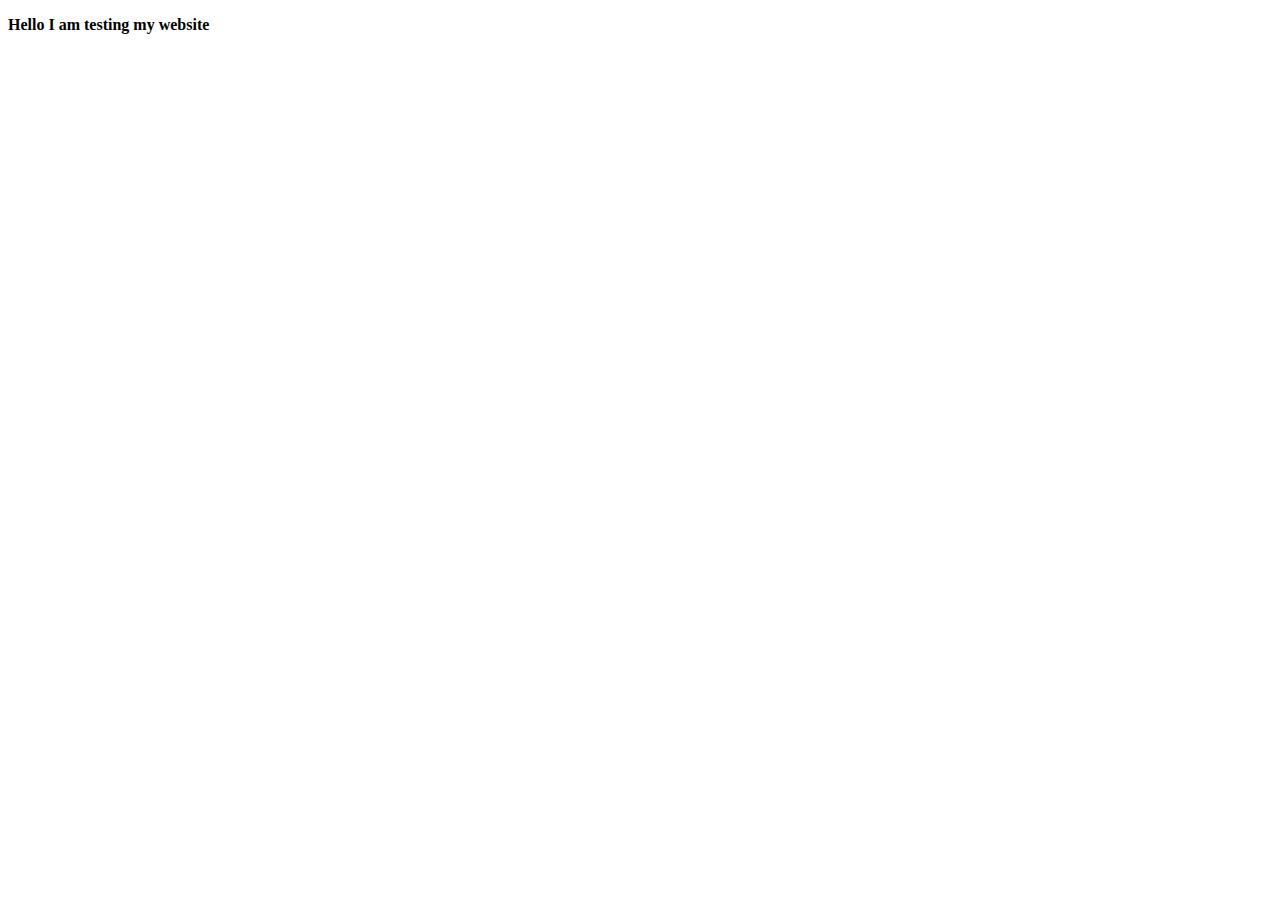
==== index.html @ 951c75a1 "Add files via upload" ====
<!DOCTYPE html>
<html lang="en">
<head>
    <meta charset="UTF-8">
    <meta name="viewport" content="width=device-width, initial-scale=1.0">
    <title>Hallee Pham</title>
</head>
<body>
    <p>
        <b>Hello I am testing my website</b>
    </p>
</body>
</html>
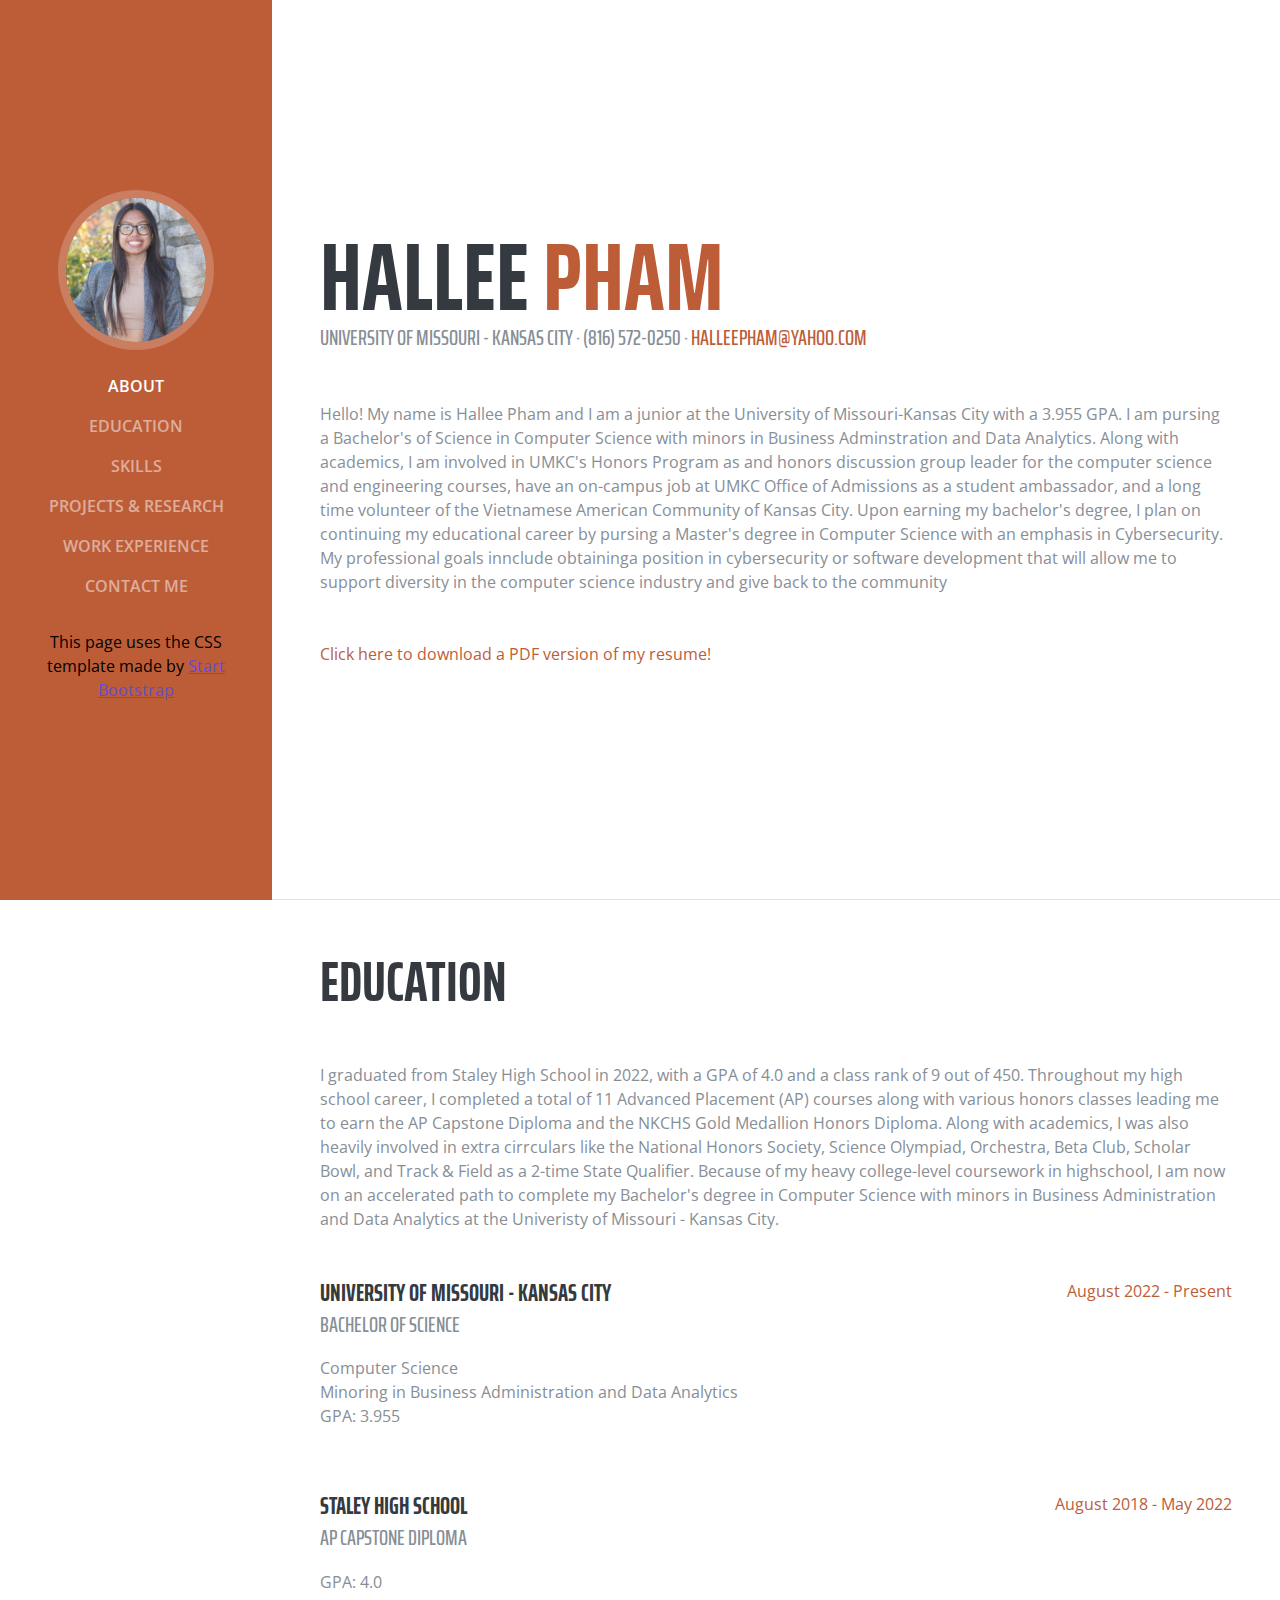
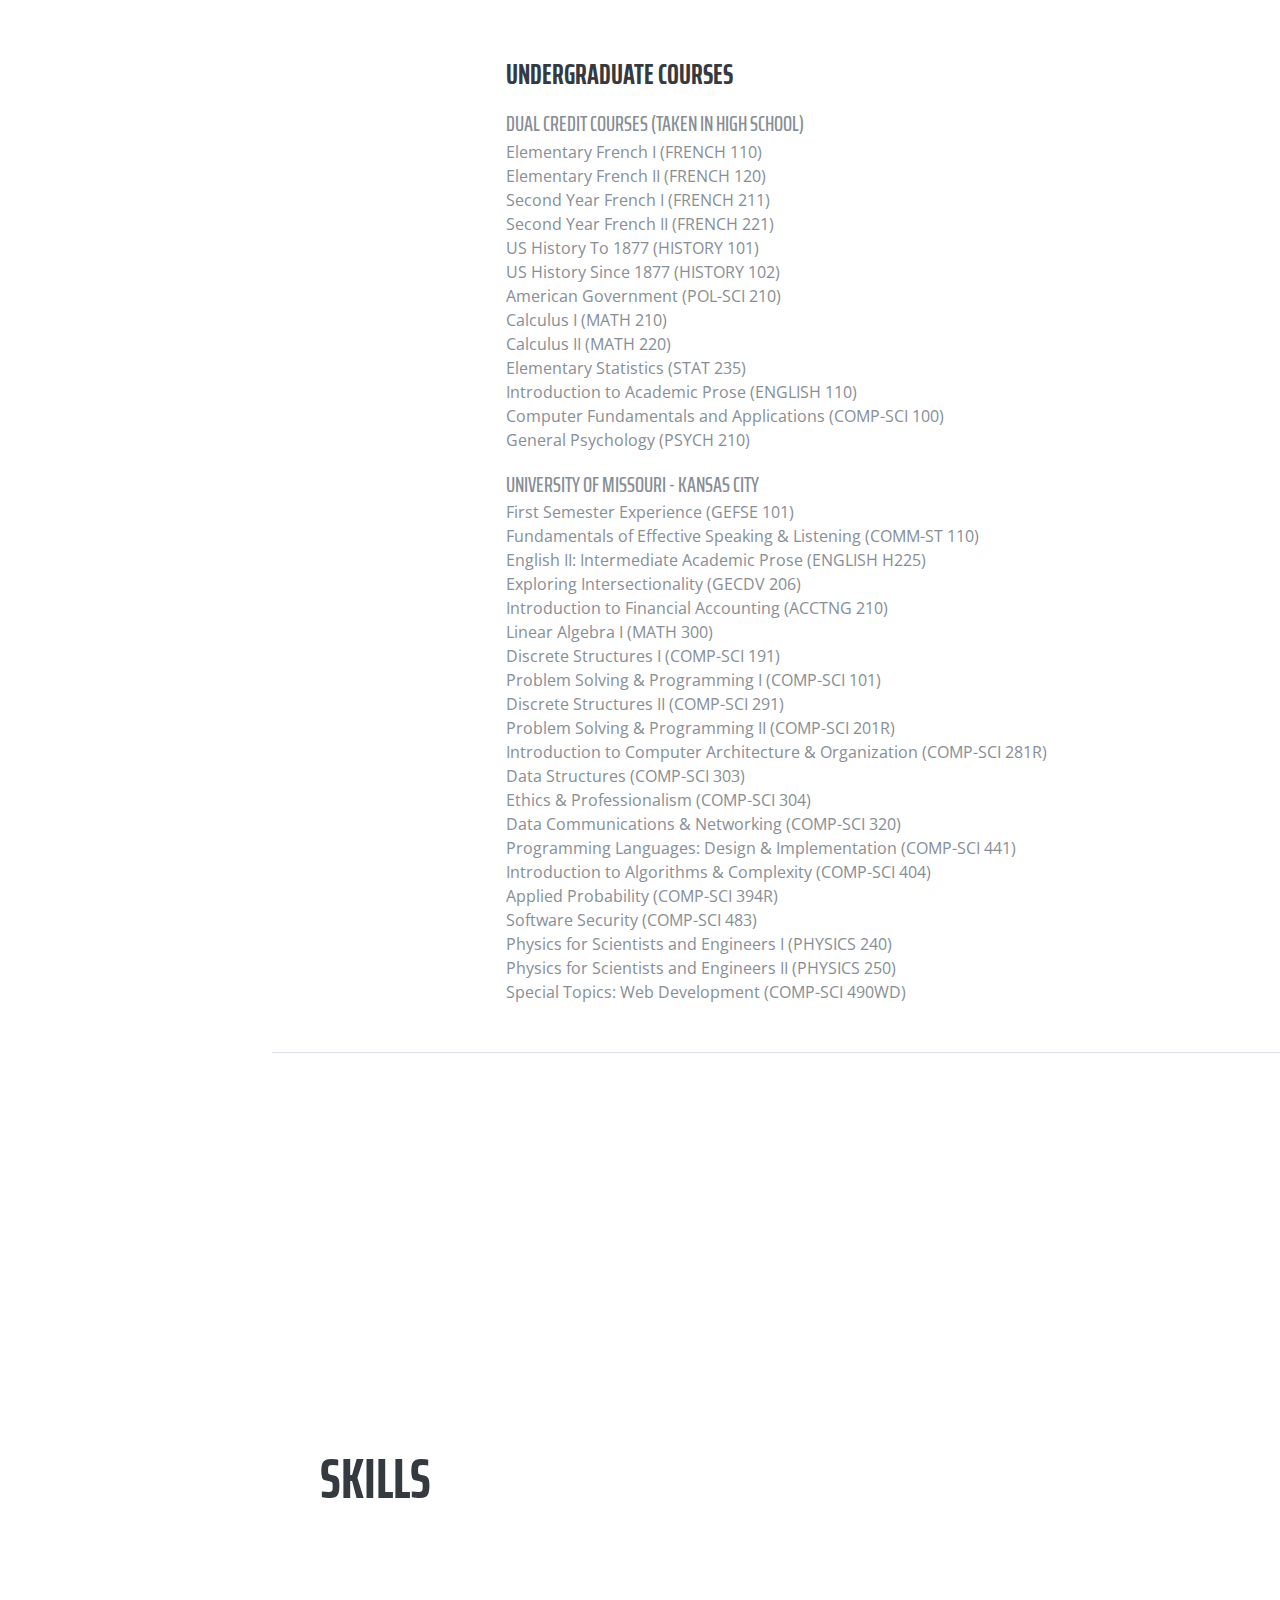
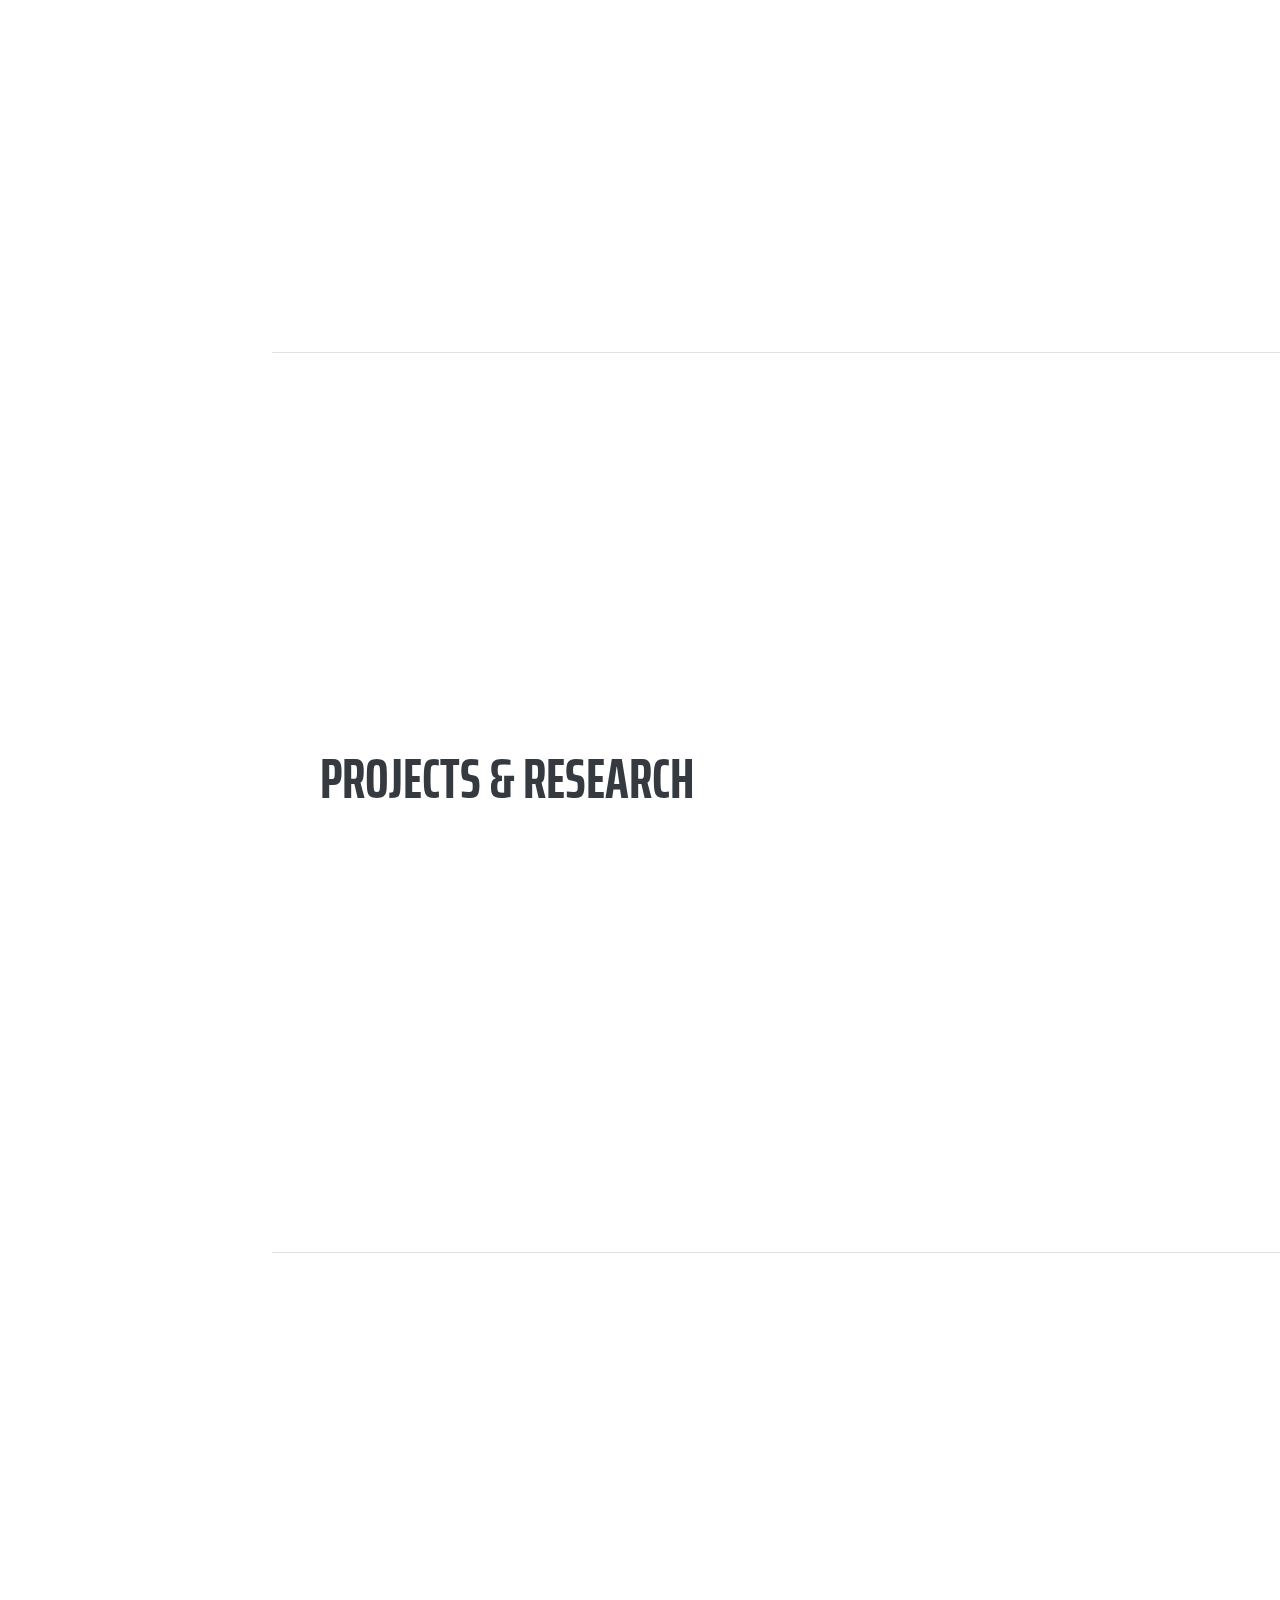
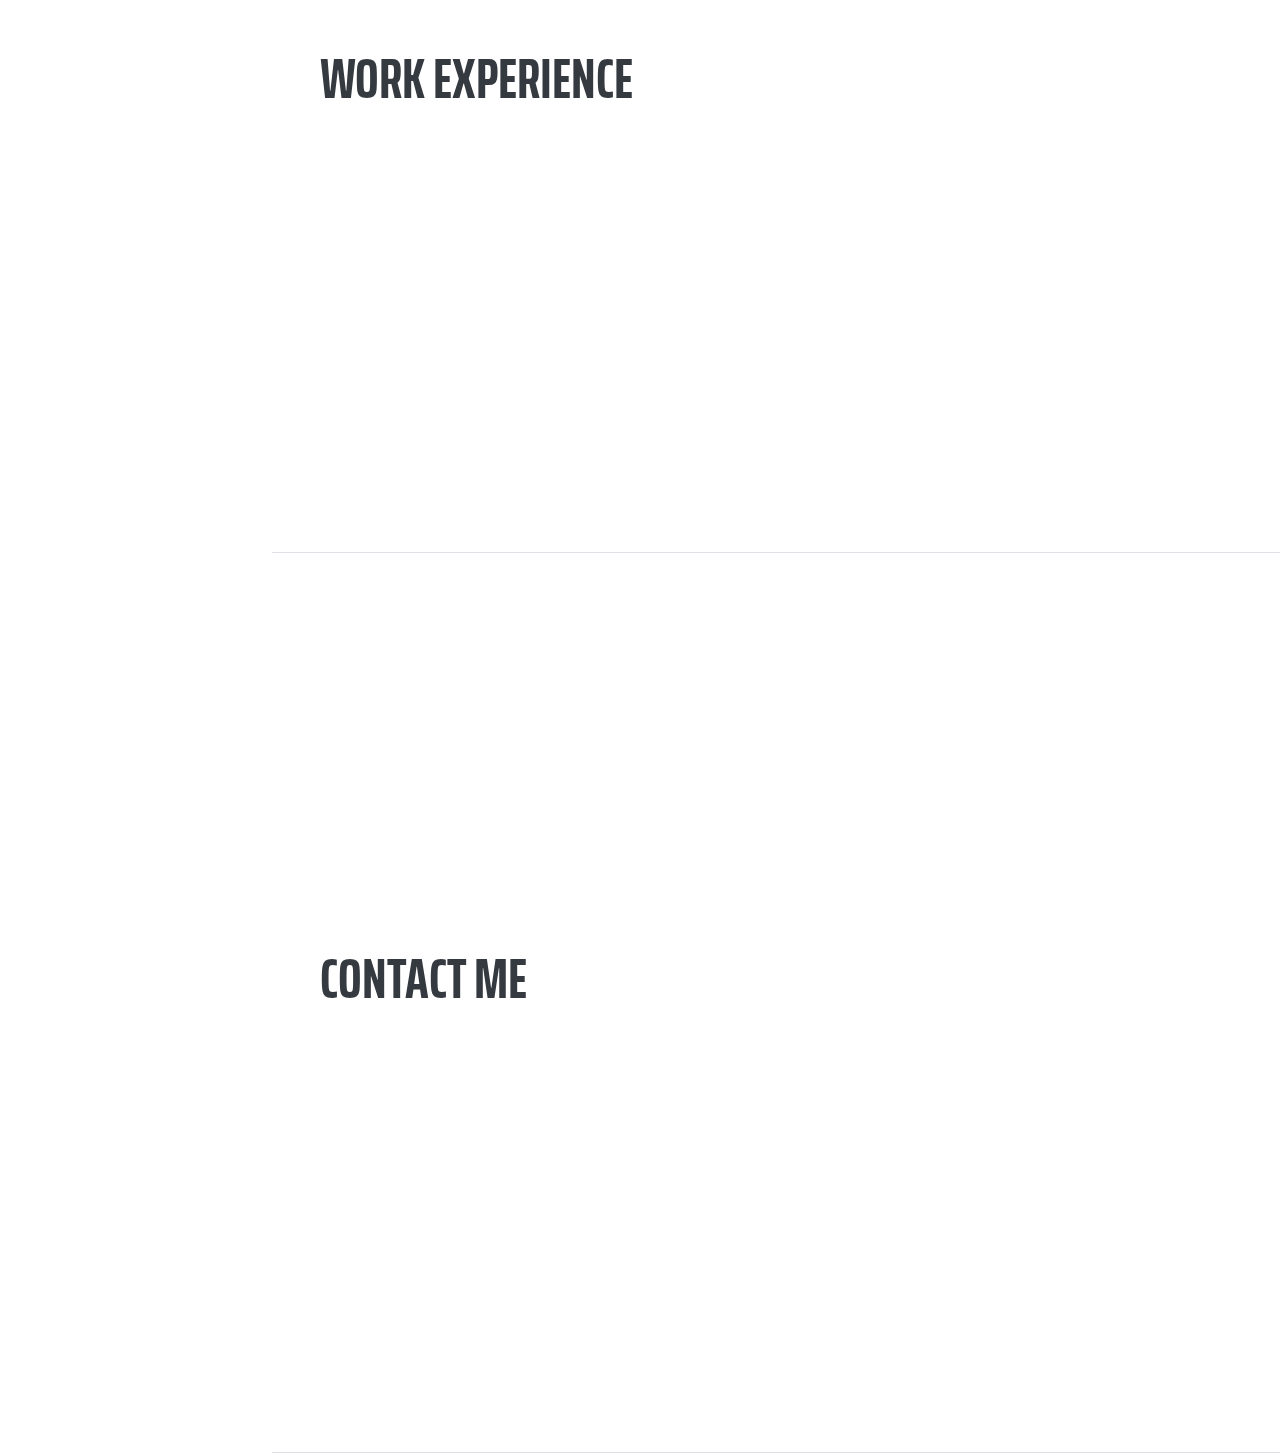
==== commit b3eecfaa: "Add files via upload" ====
--- a/index.html
+++ b/index.html
@@ -1,13 +1,374 @@
-<!DOCTYPE html>
-<html lang="en">
-<head>
-    <meta charset="UTF-8">
-    <meta name="viewport" content="width=device-width, initial-scale=1.0">
-    <title>Hallee Pham</title>
-</head>
-<body>
-    <p>
-        <b>Hello I am testing my website</b>
-    </p>
-</body>
-</html>+<!DOCTYPE html>
+<html lang="en">
+
+  <head>
+
+    <meta charset="utf-8">
+    <meta name="viewport" content="width=device-width, initial-scale=1, shrink-to-fit=no">
+    <meta name="description" content="">
+    <meta name="author" content="">
+
+    <title>Hallee Pham - Portfolio</title>
+
+    <!-- Bootstrap core CSS -->
+    <link href="vendor/bootstrap/css/bootstrap.min.css" rel="stylesheet">
+
+    <!-- Custom fonts for this template -->
+    <link href="https://fonts.googleapis.com/css?family=Saira+Extra+Condensed:100,200,300,400,500,600,700,800,900" rel="stylesheet">
+    <link href="https://fonts.googleapis.com/css?family=Open+Sans:300,300i,400,400i,600,600i,700,700i,800,800i" rel="stylesheet">
+    <link href="vendor/font-awesome/css/font-awesome.min.css" rel="stylesheet">
+    <link href="vendor/devicons/css/devicons.min.css" rel="stylesheet">
+    <link href="vendor/simple-line-icons/css/simple-line-icons.css" rel="stylesheet">
+
+    <!-- Custom styles for this template -->
+    <link href="css/resume.min.css" rel="stylesheet">
+
+  </head>
+
+  <body id="page-top">
+
+    <nav class="navbar navbar-expand-lg navbar-dark bg-primary fixed-top" id="sideNav">
+      <a class="navbar-brand js-scroll-trigger" href="#page-top">
+        <span class="d-block d-lg-none">Start Bootstrap</span>
+        <span class="d-none d-lg-block">
+          <img class="img-fluid img-profile rounded-circle mx-auto mb-2" src="img/profile.jpg" alt="">
+        </span>
+      </a>
+      <button class="navbar-toggler" type="button" data-toggle="collapse" data-target="#navbarSupportedContent" aria-controls="navbarSupportedContent" aria-expanded="false" aria-label="Toggle navigation">
+        <span class="navbar-toggler-icon"></span>
+      </button>
+      <div class="collapse navbar-collapse" id="navbarSupportedContent">
+        <ul class="navbar-nav">
+          <li class="nav-item">
+            <a class="nav-link js-scroll-trigger" href="#about">About</a>
+          </li>
+          <li class="nav-item">
+            <a class="nav-link js-scroll-trigger" href="#education">Education</a>
+          </li>
+          <li class="nav-item">
+            <a class="nav-link js-scroll-trigger" href="#skills">Skills</a>
+          </li>
+          <li class="nav-item">
+            <a class="nav-link js-scroll-trigger" href="#projects">Projects & Research</a>
+          </li>
+          <li class="nav-item">
+            <a class="nav-link js-scroll-trigger" href="#experience">Work Experience</a>
+          </li>
+          <li class="nav-item">
+            <a class="nav-link js-scroll-trigger" href="#contact">Contact Me</a>
+          </li>
+          <p style="color:black"><br>This page uses the CSS template made by <a style="color:rgb(96, 74, 224)" href="https://themewagon.com/themes/free-bootstrap-4-cv-template-download/" target="_blank"><u>Start Bootstrap</u></a></p>
+        </ul>
+        
+      </div>
+    </nav>
+
+    <div class="container-fluid p-0">
+
+      <section class="resume-section p-3 p-lg-5 d-flex d-column" id="about">
+        <div class="my-auto">
+          <h1 class="mb-0">Hallee
+            <span class="text-primary">Pham</span>
+          </h1>
+          <div class="subheading mb-5">University of Missouri - Kansas City · (816) 572-0250 ·
+            <a href="mailto:name@email.com">halleepham@yahoo.com</a>
+          </div>
+          <p class="mb-5">Hello! My name is Hallee Pham and I am a junior at the University of Missouri-Kansas City with a 3.955 GPA. I am pursing a Bachelor's of Science in Computer Science with minors in Business Adminstration and Data Analytics. Along with academics, I am involved in UMKC's Honors Program as and honors discussion group leader for the computer science and engineering courses, have an on-campus job at UMKC Office of Admissions as a student ambassador, and a long time volunteer of the Vietnamese American Community of Kansas City. Upon earning my bachelor's degree, I plan on continuing my educational career by pursing a Master's degree in Computer Science with an emphasis in Cybersecurity. My professional goals innclude obtaininga position in cybersecurity or software development that will allow me to support diversity in the computer science industry and give back to the community</p>
+          <div>
+            <a href="files/HalleePhamResume.pdf" target="_blank">Click here to download a PDF version of my resume!</a>
+          </div>
+          <!-- 
+          <ul class="list-inline list-social-icons mb-0">
+            <li class="list-inline-item">
+              <a href="#">
+                <span class="fa-stack fa-lg">
+                  <i class="fa fa-circle fa-stack-2x"></i>
+                  <i class="fa fa-facebook fa-stack-1x fa-inverse"></i>
+                </span>
+              </a>
+            </li>
+            <li class="list-inline-item">
+              <a href="#">
+                <span class="fa-stack fa-lg">
+                  <i class="fa fa-circle fa-stack-2x"></i>
+                  <i class="fa fa-twitter fa-stack-1x fa-inverse"></i>
+                </span>
+              </a>
+            </li>
+            <li class="list-inline-item">
+              <a href="#">
+                <span class="fa-stack fa-lg">
+                  <i class="fa fa-circle fa-stack-2x"></i>
+                  <i class="fa fa-linkedin fa-stack-1x fa-inverse"></i>
+                </span>
+              </a>
+            </li>
+            <li class="list-inline-item">
+              <a href="#">
+                <span class="fa-stack fa-lg">
+                  <i class="fa fa-circle fa-stack-2x"></i>
+                  <i class="fa fa-github fa-stack-1x fa-inverse"></i>
+                </span>
+              </a>
+            </li>
+          </ul>
+        -->
+        </div>
+      </section>
+
+      <section class="resume-section p-3 p-lg-5 d-flex flex-column" id="education">
+        <div class="my-auto">
+          <h2 class="mb-5">Education</h2>
+          <p class="mb-5">I graduated from Staley High School in 2022, with a GPA of 4.0 and a class rank of 9 out of 450. Throughout my high school career, I completed a total of 11 Advanced Placement (AP) courses along with various honors classes leading me to earn the AP Capstone Diploma and the NKCHS Gold Medallion Honors Diploma.
+            Along with academics, I was also heavily involved in extra cirrculars like the National Honors Society, Science Olympiad, Orchestra, Beta Club, Scholar Bowl, and Track & Field as a 2-time State Qualifier.
+            Because of my heavy college-level coursework in highschool, I am now on an accelerated path to complete my Bachelor's degree in Computer Science with minors in Business Administration and Data Analytics at the Univeristy of Missouri - Kansas City.
+          </p>
+          
+          <div class="resume-item d-flex flex-column flex-md-row mb-5">
+            <div class="resume-content mr-auto">
+              <h4 class="mb-0">University of Missouri - Kansas City</h4>
+              <div class="subheading mb-3">Bachelor of Science</div>
+              <div>Computer Science</div>
+              <div>Minoring in Business Administration and Data Analytics</div>
+              <p>GPA: 3.955</p>
+            </div>
+            <div class="resume-date text-md-right">
+              <span class="text-primary">August 2022 - Present</span>
+            </div>
+          </div>
+
+          <div class="resume-item d-flex flex-column flex-md-row">
+            <div class="resume-content mr-auto">
+              <h4 class="mb-0">Staley High School</h4>
+              <div class="subheading mb-3">AP Capstone Diploma</div>
+              <p>GPA: 4.0</p>
+            </div>
+            <div class="resume-date text-md-right">
+              <span class="text-primary">August 2018 - May 2022</span>
+            </div>
+          </div>
+
+          <div class="resume-item d-flex flex-column flex-md-row">
+            <div class="resume-content mx-auto mt-5">
+              <h3 class="mb-3">Undergraduate Courses</h3>
+              <div class="subheading mb-0">Dual Credit Courses (Taken in high school)</div>
+              <div>
+                Elementary French I (FRENCH 110)<br>
+                Elementary French II (FRENCH 120)<br>
+                Second Year French I (FRENCH 211)<br>
+                Second Year French II (FRENCH 221)<br>
+                US History To 1877 (HISTORY 101)<br>
+                US History Since 1877 (HISTORY 102)<br>
+                American Government (POL-SCI 210)<br>
+                Calculus I (MATH 210)<br>
+                Calculus II (MATH 220)<br>
+                Elementary Statistics (STAT 235)<br>
+                Introduction to Academic Prose (ENGLISH 110)<br>
+                Computer Fundamentals and Applications (COMP-SCI 100)<br>
+                General Psychology (PSYCH 210)<br>
+              </div>
+              <div class="subheading mt-3 mb-0">University of Missouri - Kansas City</div>
+              <div>
+                First Semester Experience (GEFSE 101)<br>
+                Fundamentals of Effective Speaking & Listening (COMM-ST 110)<br>
+                English II: Intermediate Academic Prose (ENGLISH H225)<br>
+                Exploring Intersectionality (GECDV 206)<br>
+                Introduction to Financial Accounting (ACCTNG 210)<br>
+                Linear Algebra I (MATH 300)<br>
+                Discrete Structures I (COMP-SCI 191)<br>
+                Problem Solving & Programming I (COMP-SCI 101)<br>
+                Discrete Structures II (COMP-SCI 291)<br>
+                Problem Solving & Programming II (COMP-SCI 201R)<br>
+                Introduction to Computer Architecture & Organization (COMP-SCI 281R)<br>
+                Data Structures (COMP-SCI 303)<br>
+                Ethics & Professionalism (COMP-SCI 304)<br>
+                Data Communications & Networking (COMP-SCI 320)<br>
+                Programming Languages: Design & Implementation (COMP-SCI 441)<br>
+                Introduction to Algorithms & Complexity (COMP-SCI 404)<br>
+                Applied Probability (COMP-SCI 394R)<br>
+                Software Security (COMP-SCI 483)<br>
+                Physics for Scientists and Engineers I (PHYSICS 240)<br>
+                Physics for Scientists and Engineers II (PHYSICS 250)<br>
+                Special Topics: Web Development (COMP-SCI 490WD)<br>
+              </div>
+            </div>
+          </div>
+        </div>
+      </section>
+
+      <section class="resume-section p-3 p-lg-5 d-flex flex-column" id="skills">
+        <div class="my-auto">
+          <h2 class="mb-5">Skills</h2>
+          <!--
+          <div class="subheading mb-3">Programming Languages &amp; Tools</div>
+          <ul class="list-inline list-icons">
+            <li class="list-inline-item">
+              <i class="devicons devicons-html5"></i>
+            </li>
+            <li class="list-inline-item">
+              <i class="devicons devicons-css3"></i>
+            </li>
+            <li class="list-inline-item">
+              <i class="devicons devicons-javascript"></i>
+            </li>
+            <li class="list-inline-item">
+              <i class="devicons devicons-jquery"></i>
+            </li>
+            <li class="list-inline-item">
+              <i class="devicons devicons-sass"></i>
+            </li>
+            <li class="list-inline-item">
+              <i class="devicons devicons-less"></i>
+            </li>
+            <li class="list-inline-item">
+              <i class="devicons devicons-bootstrap"></i>
+            </li>
+            <li class="list-inline-item">
+              <i class="devicons devicons-wordpress"></i>
+            </li>
+            <li class="list-inline-item">
+              <i class="devicons devicons-grunt"></i>
+            </li>
+            <li class="list-inline-item">
+              <i class="devicons devicons-gulp"></i>
+            </li>
+            <li class="list-inline-item">
+              <i class="devicons devicons-npm"></i>
+            </li>
+          </ul>
+
+          <div class="subheading mb-3">Workflow</div>
+          <ul class="fa-ul mb-0">
+            <li>
+              <i class="fa-li fa fa-check"></i>
+              Mobile-First, Responsive Design</li>
+            <li>
+              <i class="fa-li fa fa-check"></i>
+              Cross Browser Testing &amp; Debugging</li>
+            <li>
+              <i class="fa-li fa fa-check"></i>
+              Cross Functional Teams</li>
+            <li>
+              <i class="fa-li fa fa-check"></i>
+              Agile Development &amp; Scrum</li>
+          </ul>
+        -->
+        </div>
+      </section>
+
+      <section class="resume-section p-3 p-lg-5 d-flex flex-column" id="projects">
+        <div class="my-auto">
+          <h2 class="mb-5">Projects & Research</h2>
+          <!--
+          <p>Apart from being a web developer, I enjoy most of my time being outdoors. In the winter, I am an avid skiier and novice ice climber. During the warmer months here in Colorado, I enjoy mountain biking, free climbing, and kayaking.</p>
+          <p class="mb-0">When forced indoors, I follow a number of sci-fi and fantasy genre movies and television shows, I am an aspiring chef, and I spend a large amount of my free time exploring the latest technolgy advancements in the front-end web development world.</p>
+        -->
+        </div>
+      </section>
+
+      <section class="resume-section p-3 p-lg-5 d-flex flex-column" id="experience">
+        <div class="my-auto">
+          <h2 class="mb-5">Work Experience</h2>
+          <!--
+          <div class="resume-item d-flex flex-column flex-md-row mb-5">
+            <div class="resume-content mr-auto">
+              <h3 class="mb-0">Senior Web Developer</h3>
+              <div class="subheading mb-3">Intelitec Solutions</div>
+              <p>Bring to the table win-win survival strategies to ensure proactive domination. At the end of the day, going forward, a new normal that has evolved from generation X is on the runway heading towards a streamlined cloud solution. User generated content in real-time will have multiple touchpoints for offshoring.</p>
+            </div>
+            <div class="resume-date text-md-right">
+              <span class="text-primary">March 2013 - Present</span>
+            </div>
+          </div>
+
+          <div class="resume-item d-flex flex-column flex-md-row mb-5">
+            <div class="resume-content mr-auto">
+              <h3 class="mb-0">Web Developer</h3>
+              <div class="subheading mb-3">Intelitec Solutions</div>
+              <p>Capitalize on low hanging fruit to identify a ballpark value added activity to beta test. Override the digital divide with additional clickthroughs from DevOps. Nanotechnology immersion along the information highway will close the loop on focusing solely on the bottom line.</p>
+            </div>
+            <div class="resume-date text-md-right">
+              <span class="text-primary">December 2011 - March 2013</span>
+            </div>
+          </div>
+
+          <div class="resume-item d-flex flex-column flex-md-row mb-5">
+            <div class="resume-content mr-auto">
+              <h3 class="mb-0">Junior Web Designer</h3>
+              <div class="subheading mb-3">Shout! Media Productions</div>
+              <p>Podcasting operational change management inside of workflows to establish a framework. Taking seamless key performance indicators offline to maximise the long tail. Keeping your eye on the ball while performing a deep dive on the start-up mentality to derive convergence on cross-platform integration.</p>
+            </div>
+            <div class="resume-date text-md-right">
+              <span class="text-primary">July 2010 - December 2011</span>
+            </div>
+          </div>
+
+          <div class="resume-item d-flex flex-column flex-md-row">
+            <div class="resume-content mr-auto">
+              <h3 class="mb-0">Web Design Intern</h3>
+              <div class="subheading mb-3">Shout! Media Productions</div>
+              <p>Collaboratively administrate empowered markets via plug-and-play networks. Dynamically procrastinate B2C users after installed base benefits. Dramatically visualize customer directed convergence without revolutionary ROI.</p>
+            </div>
+            <div class="resume-date text-md-right">
+              <span class="text-primary">September 2008 - June 2010</span>
+            </div>
+          </div>
+        -->
+        </div>
+      </section>
+
+      
+      
+
+      <section class="resume-section p-3 p-lg-5 d-flex flex-column" id="contact">
+        <div class="my-auto">
+          <h2 class="mb-5">Contact Me</h2>
+          <!--
+          <ul class="fa-ul mb-0">
+            <li>
+              <i class="fa-li fa fa-trophy text-warning"></i>
+              Google Analytics Certified Developer</li>
+            <li>
+              <i class="fa-li fa fa-trophy text-warning"></i>
+              Mobile Web Specialist - Google Certification</li>
+            <li>
+              <i class="fa-li fa fa-trophy text-warning"></i>
+              1<sup>st</sup>
+              Place - University of Colorado Boulder - Emerging Tech Competition 2009</li>
+            <li>
+              <i class="fa-li fa fa-trophy text-warning"></i>
+              1<sup>st</sup>
+              Place - University of Colorado Boulder - Adobe Creative Jam 2008 (UI Design Category)</li>
+            <li>
+              <i class="fa-li fa fa-trophy text-warning"></i>
+              2<sup>nd</sup>
+              Place - University of Colorado Boulder - Emerging Tech Competition 2008</li>
+            <li>
+            <li>
+              <i class="fa-li fa fa-trophy text-warning"></i>
+              1<sup>st</sup>
+              Place - James Buchanan High School - Hackathon 2006</li>
+            <li>
+              <i class="fa-li fa fa-trophy text-warning"></i>
+              3<sup>rd</sup>
+              Place - James Buchanan High School - Hackathon 2005</li>
+          </ul>
+        -->
+        </div>
+      </section>
+
+    </div>
+
+    <!-- Bootstrap core JavaScript -->
+    <script src="vendor/jquery/jquery.min.js"></script>
+    <script src="vendor/bootstrap/js/bootstrap.bundle.min.js"></script>
+
+    <!-- Plugin JavaScript -->
+    <script src="vendor/jquery-easing/jquery.easing.min.js"></script>
+
+    <!-- Custom scripts for this template -->
+    <script src="js/resume.min.js"></script>
+
+  </body>
+
+</html>
--- a/vendor/devicons/css/devicons.min.css
+++ b/vendor/devicons/css/devicons.min.css
@@ -0,0 +1,4 @@
+/*!
+ *  Devicons 1.8.0 made by Theodore Vorillas / http://vorillaz.com 
+ */
+@font-face{font-family:devicons;src:url(../fonts/devicons.eot?xqxft6);src:url(../fonts/devicons.eot?#iefixxqxft6) format("embedded-opentype"),url(../fonts/devicons.woff?xqxft6) format("woff"),url(../fonts/devicons.ttf?xqxft6) format("truetype"),url(../fonts/devicons.svg?xqxft6#devicons) format("svg");font-weight:400;font-style:normal}.devicons{font-family:devicons;speak:none;font-style:normal;font-weight:400;font-variant:normal;text-transform:none;line-height:1;-webkit-font-smoothing:antialiased;-moz-osx-font-smoothing:grayscale}.devicons-git:before{content:"\e602"}.devicons-git_compare:before{content:"\e628"}.devicons-git_branch:before{content:"\e625"}.devicons-git_commit:before{content:"\e629"}.devicons-git_pull_request:before{content:"\e626"}.devicons-git_merge:before{content:"\e627"}.devicons-bitbucket:before{content:"\e603"}.devicons-github_alt:before{content:"\e608"}.devicons-github_badge:before{content:"\e609"}.devicons-github:before{content:"\e60a"}.devicons-github_full:before{content:"\e617"}.devicons-java:before{content:"\e638"}.devicons-ruby:before{content:"\e639"}.devicons-scala:before{content:"\e637"}.devicons-python:before{content:"\e63c"}.devicons-go:before{content:"\e624"}.devicons-ruby_on_rails:before{content:"\e63b"}.devicons-django:before{content:"\e61d"}.devicons-markdown:before{content:"\e63e"}.devicons-php:before{content:"\e63d"}.devicons-mysql:before{content:"\e604"}.devicons-streamline:before{content:"\e605"}.devicons-database:before{content:"\e606"}.devicons-laravel:before{content:"\e63f"}.devicons-javascript:before{content:"\e64e"}.devicons-angular:before{content:"\e653"}.devicons-backbone:before{content:"\e652"}.devicons-coffeescript:before{content:"\e651"}.devicons-jquery:before{content:"\e650"}.devicons-modernizr:before{content:"\e620"}.devicons-jquery_ui:before{content:"\e654"}.devicons-ember:before{content:"\e61b"}.devicons-dojo:before{content:"\e61c"}.devicons-nodejs:before{content:"\e619"}.devicons-nodejs_small:before{content:"\e618"}.devicons-javascript_shield:before{content:"\e64f"}.devicons-bootstrap:before{content:"\e647"}.devicons-sass:before{content:"\e64b"}.devicons-css3_full:before{content:"\e64a"}.devicons-css3:before{content:"\e649"}.devicons-html5:before{content:"\e636"}.devicons-html5_multimedia:before{content:"\e632"}.devicons-html5_device_access:before{content:"\e633"}.devicons-html5_3d_effects:before{content:"\e635"}.devicons-html5_connectivity:before{content:"\e634"}.devicons-ghost_small:before{content:"\e614"}.devicons-ghost:before{content:"\e61f"}.devicons-magento:before{content:"\e640"}.devicons-joomla:before{content:"\e641"}.devicons-jekyll_small:before{content:"\e60d"}.devicons-drupal:before{content:"\e642"}.devicons-wordpress:before{content:"\e60b"}.devicons-grunt:before{content:"\e64c"}.devicons-bower:before{content:"\e64d"}.devicons-npm:before{content:"\e61e"}.devicons-yahoo_small:before{content:"\e62b"}.devicons-yahoo:before{content:"\e615"}.devicons-bing_small:before{content:"\e600"}.devicons-windows:before{content:"\e60f"}.devicons-linux:before{content:"\e612"}.devicons-ubuntu:before{content:"\e63a"}.devicons-android:before{content:"\e60e"}.devicons-apple:before{content:"\e611"}.devicons-appstore:before{content:"\e613"}.devicons-phonegap:before{content:"\e630"}.devicons-blackberry:before{content:"\e623"}.devicons-stackoverflow:before{content:"\e610"}.devicons-techcrunch:before{content:"\e62c"}.devicons-codrops:before{content:"\e62f"}.devicons-css_tricks:before{content:"\e601"}.devicons-smashing_magazine:before{content:"\e62d"}.devicons-netmagazine:before{content:"\e62e"}.devicons-codepen:before{content:"\e616"}.devicons-cssdeck:before{content:"\e62a"}.devicons-hackernews:before{content:"\e61a"}.devicons-dropbox:before{content:"\e607"}.devicons-google_drive:before{content:"\e631"}.devicons-visualstudio:before{content:"\e60c"}.devicons-unity_small:before{content:"\e621"}.devicons-raspberry_pi:before{content:"\e622"}.devicons-chrome:before{content:"\e643"}.devicons-ie:before{content:"\e644"}.devicons-firefox:before{content:"\e645"}.devicons-opera:before{content:"\e646"}.devicons-safari:before{content:"\e648"}.devicons-swift:before{content:"\e655"}.devicons-symfony:before{content:"\e656"}.devicons-symfony_badge:before{content:"\e657"}.devicons-less:before{content:"\e658"}.devicons-stylus:before{content:"\e659"}.devicons-trello:before{content:"\e65a"}.devicons-atlassian:before{content:"\e65b"}.devicons-jira:before{content:"\e65c"}.devicons-envato:before{content:"\e65d"}.devicons-snap_svg:before{content:"\e65e"}.devicons-raphael:before{content:"\e65f"}.devicons-google_analytics:before{content:"\e660"}.devicons-compass:before{content:"\e661"}.devicons-onedrive:before{content:"\e662"}.devicons-gulp:before{content:"\e663"}.devicons-atom:before{content:"\e664"}.devicons-cisco:before{content:"\e665"}.devicons-nancy:before{content:"\e666"}.devicons-clojure:before{content:"\e668"}.devicons-clojure_alt:before{content:"\e66a"}.devicons-perl:before{content:"\e669"}.devicons-celluloid:before{content:"\e66b"}.devicons-w3c:before{content:"\e66c"}.devicons-redis:before{content:"\e66d"}.devicons-postgresql:before{content:"\e66e"}.devicons-webplatform:before{content:"\e66f"}.devicons-jenkins:before{content:"\e667"}.devicons-requirejs:before{content:"\e670"}.devicons-opensource:before{content:"\e671"}.devicons-typo3:before{content:"\e672"}.devicons-uikit:before{content:"\e673"}.devicons-doctrine:before{content:"\e674"}.devicons-groovy:before{content:"\e675"}.devicons-nginx:before{content:"\e676"}.devicons-haskell:before{content:"\e677"}.devicons-zend:before{content:"\e678"}.devicons-gnu:before{content:"\e679"}.devicons-yeoman:before{content:"\e67a"}.devicons-heroku:before{content:"\e67b"}.devicons-debian:before{content:"\e67d"}.devicons-travis:before{content:"\e67e"}.devicons-dotnet:before{content:"\e67f"}.devicons-codeigniter:before{content:"\e680"}.devicons-javascript_badge:before{content:"\e681"}.devicons-yii:before{content:"\e682"}.devicons-msql_server:before{content:"\e67c"}.devicons-composer:before{content:"\e683"}.devicons-krakenjs_badge:before{content:"\e684"}.devicons-krakenjs:before{content:"\e685"}.devicons-mozilla:before{content:"\e686"}.devicons-firebase:before{content:"\e687"}.devicons-sizzlejs:before{content:"\e688"}.devicons-creativecommons:before{content:"\e689"}.devicons-creativecommons_badge:before{content:"\e68a"}.devicons-mitlicence:before{content:"\e68b"}.devicons-senchatouch:before{content:"\e68c"}.devicons-bugsense:before{content:"\e68d"}.devicons-extjs:before{content:"\e68e"}.devicons-mootools_badge:before{content:"\e68f"}.devicons-mootools:before{content:"\e690"}.devicons-ruby_rough:before{content:"\e691"}.devicons-komodo:before{content:"\e692"}.devicons-coda:before{content:"\e693"}.devicons-bintray:before{content:"\e694"}.devicons-terminal:before{content:"\e695"}.devicons-code:before{content:"\e696"}.devicons-responsive:before{content:"\e697"}.devicons-dart:before{content:"\e698"}.devicons-aptana:before{content:"\e699"}.devicons-mailchimp:before{content:"\e69a"}.devicons-netbeans:before{content:"\e69b"}.devicons-dreamweaver:before{content:"\e69c"}.devicons-brackets:before{content:"\e69d"}.devicons-eclipse:before{content:"\e69e"}.devicons-cloud9:before{content:"\e69f"}.devicons-scrum:before{content:"\e6a0"}.devicons-prolog:before{content:"\e6a1"}.devicons-terminal_badge:before{content:"\e6a2"}.devicons-code_badge:before{content:"\e6a3"}.devicons-mongodb:before{content:"\e6a4"}.devicons-meteor:before{content:"\e6a5"}.devicons-meteorfull:before{content:"\e6a6"}.devicons-fsharp:before{content:"\e6a7"}.devicons-rust:before{content:"\e6a8"}.devicons-ionic:before{content:"\e6a9"}.devicons-sublime:before{content:"\e6aa"}.devicons-appcelerator:before{content:"\e6ab"}.devicons-asterisk:before{content:"\e6ac"}.devicons-aws:before{content:"\e6ad"}.devicons-digital-ocean:before{content:"\e6ae"}.devicons-dlang:before{content:"\e6af"}.devicons-docker:before{content:"\e6b0"}.devicons-erlang:before{content:"\e6b1"}.devicons-google-cloud-platform:before{content:"\e6b2"}.devicons-grails:before{content:"\e6b3"}.devicons-illustrator:before{content:"\e6b4"}.devicons-intellij:before{content:"\e6b5"}.devicons-materializecss:before{content:"\e6b6"}.devicons-openshift:before{content:"\e6b7"}.devicons-photoshop:before{content:"\e6b8"}.devicons-rackspace:before{content:"\e6b9"}.devicons-react:before{content:"\e6ba"}.devicons-redhat:before{content:"\e6bb"}.devicons-scriptcs:before{content:"\e6bc"}.devicons-sqllite:before{content:"\e6c4"}.devicons-vim:before{content:"\e6c5"}--- a/vendor/simple-line-icons/css/simple-line-icons.css
+++ b/vendor/simple-line-icons/css/simple-line-icons.css
@@ -0,0 +1,778 @@
+@font-face {
+  font-family: 'simple-line-icons';
+  src: url('../fonts/Simple-Line-Icons.eot?v=2.4.0');
+  src: url('../fonts/Simple-Line-Icons.eot?v=2.4.0#iefix') format('embedded-opentype'), url('../fonts/Simple-Line-Icons.woff2?v=2.4.0') format('woff2'), url('../fonts/Simple-Line-Icons.ttf?v=2.4.0') format('truetype'), url('../fonts/Simple-Line-Icons.woff?v=2.4.0') format('woff'), url('../fonts/Simple-Line-Icons.svg?v=2.4.0#simple-line-icons') format('svg');
+  font-weight: normal;
+  font-style: normal;
+}
+/*
+ Use the following CSS code if you want to have a class per icon.
+ Instead of a list of all class selectors, you can use the generic [class*="icon-"] selector, but it's slower:
+*/
+.icon-user,
+.icon-people,
+.icon-user-female,
+.icon-user-follow,
+.icon-user-following,
+.icon-user-unfollow,
+.icon-login,
+.icon-logout,
+.icon-emotsmile,
+.icon-phone,
+.icon-call-end,
+.icon-call-in,
+.icon-call-out,
+.icon-map,
+.icon-location-pin,
+.icon-direction,
+.icon-directions,
+.icon-compass,
+.icon-layers,
+.icon-menu,
+.icon-list,
+.icon-options-vertical,
+.icon-options,
+.icon-arrow-down,
+.icon-arrow-left,
+.icon-arrow-right,
+.icon-arrow-up,
+.icon-arrow-up-circle,
+.icon-arrow-left-circle,
+.icon-arrow-right-circle,
+.icon-arrow-down-circle,
+.icon-check,
+.icon-clock,
+.icon-plus,
+.icon-minus,
+.icon-close,
+.icon-event,
+.icon-exclamation,
+.icon-organization,
+.icon-trophy,
+.icon-screen-smartphone,
+.icon-screen-desktop,
+.icon-plane,
+.icon-notebook,
+.icon-mustache,
+.icon-mouse,
+.icon-magnet,
+.icon-energy,
+.icon-disc,
+.icon-cursor,
+.icon-cursor-move,
+.icon-crop,
+.icon-chemistry,
+.icon-speedometer,
+.icon-shield,
+.icon-screen-tablet,
+.icon-magic-wand,
+.icon-hourglass,
+.icon-graduation,
+.icon-ghost,
+.icon-game-controller,
+.icon-fire,
+.icon-eyeglass,
+.icon-envelope-open,
+.icon-envelope-letter,
+.icon-bell,
+.icon-badge,
+.icon-anchor,
+.icon-wallet,
+.icon-vector,
+.icon-speech,
+.icon-puzzle,
+.icon-printer,
+.icon-present,
+.icon-playlist,
+.icon-pin,
+.icon-picture,
+.icon-handbag,
+.icon-globe-alt,
+.icon-globe,
+.icon-folder-alt,
+.icon-folder,
+.icon-film,
+.icon-feed,
+.icon-drop,
+.icon-drawer,
+.icon-docs,
+.icon-doc,
+.icon-diamond,
+.icon-cup,
+.icon-calculator,
+.icon-bubbles,
+.icon-briefcase,
+.icon-book-open,
+.icon-basket-loaded,
+.icon-basket,
+.icon-bag,
+.icon-action-undo,
+.icon-action-redo,
+.icon-wrench,
+.icon-umbrella,
+.icon-trash,
+.icon-tag,
+.icon-support,
+.icon-frame,
+.icon-size-fullscreen,
+.icon-size-actual,
+.icon-shuffle,
+.icon-share-alt,
+.icon-share,
+.icon-rocket,
+.icon-question,
+.icon-pie-chart,
+.icon-pencil,
+.icon-note,
+.icon-loop,
+.icon-home,
+.icon-grid,
+.icon-graph,
+.icon-microphone,
+.icon-music-tone-alt,
+.icon-music-tone,
+.icon-earphones-alt,
+.icon-earphones,
+.icon-equalizer,
+.icon-like,
+.icon-dislike,
+.icon-control-start,
+.icon-control-rewind,
+.icon-control-play,
+.icon-control-pause,
+.icon-control-forward,
+.icon-control-end,
+.icon-volume-1,
+.icon-volume-2,
+.icon-volume-off,
+.icon-calendar,
+.icon-bulb,
+.icon-chart,
+.icon-ban,
+.icon-bubble,
+.icon-camrecorder,
+.icon-camera,
+.icon-cloud-download,
+.icon-cloud-upload,
+.icon-envelope,
+.icon-eye,
+.icon-flag,
+.icon-heart,
+.icon-info,
+.icon-key,
+.icon-link,
+.icon-lock,
+.icon-lock-open,
+.icon-magnifier,
+.icon-magnifier-add,
+.icon-magnifier-remove,
+.icon-paper-clip,
+.icon-paper-plane,
+.icon-power,
+.icon-refresh,
+.icon-reload,
+.icon-settings,
+.icon-star,
+.icon-symbol-female,
+.icon-symbol-male,
+.icon-target,
+.icon-credit-card,
+.icon-paypal,
+.icon-social-tumblr,
+.icon-social-twitter,
+.icon-social-facebook,
+.icon-social-instagram,
+.icon-social-linkedin,
+.icon-social-pinterest,
+.icon-social-github,
+.icon-social-google,
+.icon-social-reddit,
+.icon-social-skype,
+.icon-social-dribbble,
+.icon-social-behance,
+.icon-social-foursqare,
+.icon-social-soundcloud,
+.icon-social-spotify,
+.icon-social-stumbleupon,
+.icon-social-youtube,
+.icon-social-dropbox,
+.icon-social-vkontakte,
+.icon-social-steam {
+  font-family: 'simple-line-icons';
+  speak: none;
+  font-style: normal;
+  font-weight: normal;
+  font-variant: normal;
+  text-transform: none;
+  line-height: 1;
+  /* Better Font Rendering =========== */
+  -webkit-font-smoothing: antialiased;
+  -moz-osx-font-smoothing: grayscale;
+}
+.icon-user:before {
+  content: "\e005";
+}
+.icon-people:before {
+  content: "\e001";
+}
+.icon-user-female:before {
+  content: "\e000";
+}
+.icon-user-follow:before {
+  content: "\e002";
+}
+.icon-user-following:before {
+  content: "\e003";
+}
+.icon-user-unfollow:before {
+  content: "\e004";
+}
+.icon-login:before {
+  content: "\e066";
+}
+.icon-logout:before {
+  content: "\e065";
+}
+.icon-emotsmile:before {
+  content: "\e021";
+}
+.icon-phone:before {
+  content: "\e600";
+}
+.icon-call-end:before {
+  content: "\e048";
+}
+.icon-call-in:before {
+  content: "\e047";
+}
+.icon-call-out:before {
+  content: "\e046";
+}
+.icon-map:before {
+  content: "\e033";
+}
+.icon-location-pin:before {
+  content: "\e096";
+}
+.icon-direction:before {
+  content: "\e042";
+}
+.icon-directions:before {
+  content: "\e041";
+}
+.icon-compass:before {
+  content: "\e045";
+}
+.icon-layers:before {
+  content: "\e034";
+}
+.icon-menu:before {
+  content: "\e601";
+}
+.icon-list:before {
+  content: "\e067";
+}
+.icon-options-vertical:before {
+  content: "\e602";
+}
+.icon-options:before {
+  content: "\e603";
+}
+.icon-arrow-down:before {
+  content: "\e604";
+}
+.icon-arrow-left:before {
+  content: "\e605";
+}
+.icon-arrow-right:before {
+  content: "\e606";
+}
+.icon-arrow-up:before {
+  content: "\e607";
+}
+.icon-arrow-up-circle:before {
+  content: "\e078";
+}
+.icon-arrow-left-circle:before {
+  content: "\e07a";
+}
+.icon-arrow-right-circle:before {
+  content: "\e079";
+}
+.icon-arrow-down-circle:before {
+  content: "\e07b";
+}
+.icon-check:before {
+  content: "\e080";
+}
+.icon-clock:before {
+  content: "\e081";
+}
+.icon-plus:before {
+  content: "\e095";
+}
+.icon-minus:before {
+  content: "\e615";
+}
+.icon-close:before {
+  content: "\e082";
+}
+.icon-event:before {
+  content: "\e619";
+}
+.icon-exclamation:before {
+  content: "\e617";
+}
+.icon-organization:before {
+  content: "\e616";
+}
+.icon-trophy:before {
+  content: "\e006";
+}
+.icon-screen-smartphone:before {
+  content: "\e010";
+}
+.icon-screen-desktop:before {
+  content: "\e011";
+}
+.icon-plane:before {
+  content: "\e012";
+}
+.icon-notebook:before {
+  content: "\e013";
+}
+.icon-mustache:before {
+  content: "\e014";
+}
+.icon-mouse:before {
+  content: "\e015";
+}
+.icon-magnet:before {
+  content: "\e016";
+}
+.icon-energy:before {
+  content: "\e020";
+}
+.icon-disc:before {
+  content: "\e022";
+}
+.icon-cursor:before {
+  content: "\e06e";
+}
+.icon-cursor-move:before {
+  content: "\e023";
+}
+.icon-crop:before {
+  content: "\e024";
+}
+.icon-chemistry:before {
+  content: "\e026";
+}
+.icon-speedometer:before {
+  content: "\e007";
+}
+.icon-shield:before {
+  content: "\e00e";
+}
+.icon-screen-tablet:before {
+  content: "\e00f";
+}
+.icon-magic-wand:before {
+  content: "\e017";
+}
+.icon-hourglass:before {
+  content: "\e018";
+}
+.icon-graduation:before {
+  content: "\e019";
+}
+.icon-ghost:before {
+  content: "\e01a";
+}
+.icon-game-controller:before {
+  content: "\e01b";
+}
+.icon-fire:before {
+  content: "\e01c";
+}
+.icon-eyeglass:before {
+  content: "\e01d";
+}
+.icon-envelope-open:before {
+  content: "\e01e";
+}
+.icon-envelope-letter:before {
+  content: "\e01f";
+}
+.icon-bell:before {
+  content: "\e027";
+}
+.icon-badge:before {
+  content: "\e028";
+}
+.icon-anchor:before {
+  content: "\e029";
+}
+.icon-wallet:before {
+  content: "\e02a";
+}
+.icon-vector:before {
+  content: "\e02b";
+}
+.icon-speech:before {
+  content: "\e02c";
+}
+.icon-puzzle:before {
+  content: "\e02d";
+}
+.icon-printer:before {
+  content: "\e02e";
+}
+.icon-present:before {
+  content: "\e02f";
+}
+.icon-playlist:before {
+  content: "\e030";
+}
+.icon-pin:before {
+  content: "\e031";
+}
+.icon-picture:before {
+  content: "\e032";
+}
+.icon-handbag:before {
+  content: "\e035";
+}
+.icon-globe-alt:before {
+  content: "\e036";
+}
+.icon-globe:before {
+  content: "\e037";
+}
+.icon-folder-alt:before {
+  content: "\e039";
+}
+.icon-folder:before {
+  content: "\e089";
+}
+.icon-film:before {
+  content: "\e03a";
+}
+.icon-feed:before {
+  content: "\e03b";
+}
+.icon-drop:before {
+  content: "\e03e";
+}
+.icon-drawer:before {
+  content: "\e03f";
+}
+.icon-docs:before {
+  content: "\e040";
+}
+.icon-doc:before {
+  content: "\e085";
+}
+.icon-diamond:before {
+  content: "\e043";
+}
+.icon-cup:before {
+  content: "\e044";
+}
+.icon-calculator:before {
+  content: "\e049";
+}
+.icon-bubbles:before {
+  content: "\e04a";
+}
+.icon-briefcase:before {
+  content: "\e04b";
+}
+.icon-book-open:before {
+  content: "\e04c";
+}
+.icon-basket-loaded:before {
+  content: "\e04d";
+}
+.icon-basket:before {
+  content: "\e04e";
+}
+.icon-bag:before {
+  content: "\e04f";
+}
+.icon-action-undo:before {
+  content: "\e050";
+}
+.icon-action-redo:before {
+  content: "\e051";
+}
+.icon-wrench:before {
+  content: "\e052";
+}
+.icon-umbrella:before {
+  content: "\e053";
+}
+.icon-trash:before {
+  content: "\e054";
+}
+.icon-tag:before {
+  content: "\e055";
+}
+.icon-support:before {
+  content: "\e056";
+}
+.icon-frame:before {
+  content: "\e038";
+}
+.icon-size-fullscreen:before {
+  content: "\e057";
+}
+.icon-size-actual:before {
+  content: "\e058";
+}
+.icon-shuffle:before {
+  content: "\e059";
+}
+.icon-share-alt:before {
+  content: "\e05a";
+}
+.icon-share:before {
+  content: "\e05b";
+}
+.icon-rocket:before {
+  content: "\e05c";
+}
+.icon-question:before {
+  content: "\e05d";
+}
+.icon-pie-chart:before {
+  content: "\e05e";
+}
+.icon-pencil:before {
+  content: "\e05f";
+}
+.icon-note:before {
+  content: "\e060";
+}
+.icon-loop:before {
+  content: "\e064";
+}
+.icon-home:before {
+  content: "\e069";
+}
+.icon-grid:before {
+  content: "\e06a";
+}
+.icon-graph:before {
+  content: "\e06b";
+}
+.icon-microphone:before {
+  content: "\e063";
+}
+.icon-music-tone-alt:before {
+  content: "\e061";
+}
+.icon-music-tone:before {
+  content: "\e062";
+}
+.icon-earphones-alt:before {
+  content: "\e03c";
+}
+.icon-earphones:before {
+  content: "\e03d";
+}
+.icon-equalizer:before {
+  content: "\e06c";
+}
+.icon-like:before {
+  content: "\e068";
+}
+.icon-dislike:before {
+  content: "\e06d";
+}
+.icon-control-start:before {
+  content: "\e06f";
+}
+.icon-control-rewind:before {
+  content: "\e070";
+}
+.icon-control-play:before {
+  content: "\e071";
+}
+.icon-control-pause:before {
+  content: "\e072";
+}
+.icon-control-forward:before {
+  content: "\e073";
+}
+.icon-control-end:before {
+  content: "\e074";
+}
+.icon-volume-1:before {
+  content: "\e09f";
+}
+.icon-volume-2:before {
+  content: "\e0a0";
+}
+.icon-volume-off:before {
+  content: "\e0a1";
+}
+.icon-calendar:before {
+  content: "\e075";
+}
+.icon-bulb:before {
+  content: "\e076";
+}
+.icon-chart:before {
+  content: "\e077";
+}
+.icon-ban:before {
+  content: "\e07c";
+}
+.icon-bubble:before {
+  content: "\e07d";
+}
+.icon-camrecorder:before {
+  content: "\e07e";
+}
+.icon-camera:before {
+  content: "\e07f";
+}
+.icon-cloud-download:before {
+  content: "\e083";
+}
+.icon-cloud-upload:before {
+  content: "\e084";
+}
+.icon-envelope:before {
+  content: "\e086";
+}
+.icon-eye:before {
+  content: "\e087";
+}
+.icon-flag:before {
+  content: "\e088";
+}
+.icon-heart:before {
+  content: "\e08a";
+}
+.icon-info:before {
+  content: "\e08b";
+}
+.icon-key:before {
+  content: "\e08c";
+}
+.icon-link:before {
+  content: "\e08d";
+}
+.icon-lock:before {
+  content: "\e08e";
+}
+.icon-lock-open:before {
+  content: "\e08f";
+}
+.icon-magnifier:before {
+  content: "\e090";
+}
+.icon-magnifier-add:before {
+  content: "\e091";
+}
+.icon-magnifier-remove:before {
+  content: "\e092";
+}
+.icon-paper-clip:before {
+  content: "\e093";
+}
+.icon-paper-plane:before {
+  content: "\e094";
+}
+.icon-power:before {
+  content: "\e097";
+}
+.icon-refresh:before {
+  content: "\e098";
+}
+.icon-reload:before {
+  content: "\e099";
+}
+.icon-settings:before {
+  content: "\e09a";
+}
+.icon-star:before {
+  content: "\e09b";
+}
+.icon-symbol-female:before {
+  content: "\e09c";
+}
+.icon-symbol-male:before {
+  content: "\e09d";
+}
+.icon-target:before {
+  content: "\e09e";
+}
+.icon-credit-card:before {
+  content: "\e025";
+}
+.icon-paypal:before {
+  content: "\e608";
+}
+.icon-social-tumblr:before {
+  content: "\e00a";
+}
+.icon-social-twitter:before {
+  content: "\e009";
+}
+.icon-social-facebook:before {
+  content: "\e00b";
+}
+.icon-social-instagram:before {
+  content: "\e609";
+}
+.icon-social-linkedin:before {
+  content: "\e60a";
+}
+.icon-social-pinterest:before {
+  content: "\e60b";
+}
+.icon-social-github:before {
+  content: "\e60c";
+}
+.icon-social-google:before {
+  content: "\e60d";
+}
+.icon-social-reddit:before {
+  content: "\e60e";
+}
+.icon-social-skype:before {
+  content: "\e60f";
+}
+.icon-social-dribbble:before {
+  content: "\e00d";
+}
+.icon-social-behance:before {
+  content: "\e610";
+}
+.icon-social-foursqare:before {
+  content: "\e611";
+}
+.icon-social-soundcloud:before {
+  content: "\e612";
+}
+.icon-social-spotify:before {
+  content: "\e613";
+}
+.icon-social-stumbleupon:before {
+  content: "\e614";
+}
+.icon-social-youtube:before {
+  content: "\e008";
+}
+.icon-social-dropbox:before {
+  content: "\e00c";
+}
+.icon-social-vkontakte:before {
+  content: "\e618";
+}
+.icon-social-steam:before {
+  content: "\e620";
+}
--- a/css/resume.min.css
+++ b/css/resume.min.css
@@ -0,0 +1,5 @@
+/*!
+ * Start Bootstrap - Resume v4.0.0-beta.2 (https://startbootstrap.com/template-overviews/resume)
+ * Copyright 2013-2017 Start Bootstrap
+ * Licensed under MIT (https://github.com/BlackrockDigital/startbootstrap-resume/blob/master/LICENSE)
+ */body{font-family:'Open Sans',serif;padding-top:54px;color:#868e96}@media (min-width:992px){body{padding-top:0;padding-left:17rem}}h1,h2,h3,h4,h5,h6{font-family:'Saira Extra Condensed',serif;font-weight:700;text-transform:uppercase;color:#343a40}h1{font-size:6rem;line-height:5.5rem}h2{font-size:3.5rem}.subheading{text-transform:uppercase;font-weight:500;font-family:'Saira Extra Condensed',serif;font-size:1.35rem}.list-social-icons a{color:#495057}.list-social-icons a:hover{color:#bd5d38}.list-social-icons a .fa-lg{font-size:1.75rem}.list-icons{font-size:3rem}.list-icons .list-inline-item i:hover{color:#bd5d38}#sideNav .navbar-nav .nav-item .nav-link{font-weight:600;text-transform:uppercase}@media (min-width:992px){#sideNav{text-align:center;position:fixed;top:0;left:0;display:flex;flex-direction:column;width:17rem;height:100vh}#sideNav .navbar-brand{display:flex;margin:auto auto 0;padding:.5rem}#sideNav .navbar-brand .img-profile{max-width:10rem;max-height:10rem;border:.5rem solid rgba(255,255,255,.2)}#sideNav .navbar-collapse{display:flex;align-items:flex-start;flex-grow:0;width:100%;margin-bottom:auto}#sideNav .navbar-collapse .navbar-nav{flex-direction:column;width:100%}#sideNav .navbar-collapse .navbar-nav .nav-item{display:block}#sideNav .navbar-collapse .navbar-nav .nav-item .nav-link{display:block}}section.resume-section{border-bottom:1px solid #dee2e6;padding-top:5rem!important;padding-bottom:5rem!important}section.resume-section .resume-item .resume-date{min-width:none}@media (min-width:768px){section.resume-section{min-height:100vh}section.resume-section .resume-item .resume-date{min-width:18rem}}@media (min-width:992px){section.resume-section{padding-top:3rem!important;padding-bottom:3rem!important}}.bg-primary{background-color:#bd5d38!important}.text-primary{color:#bd5d38!important}a{color:#bd5d38}a:active,a:focus,a:hover{color:#824027}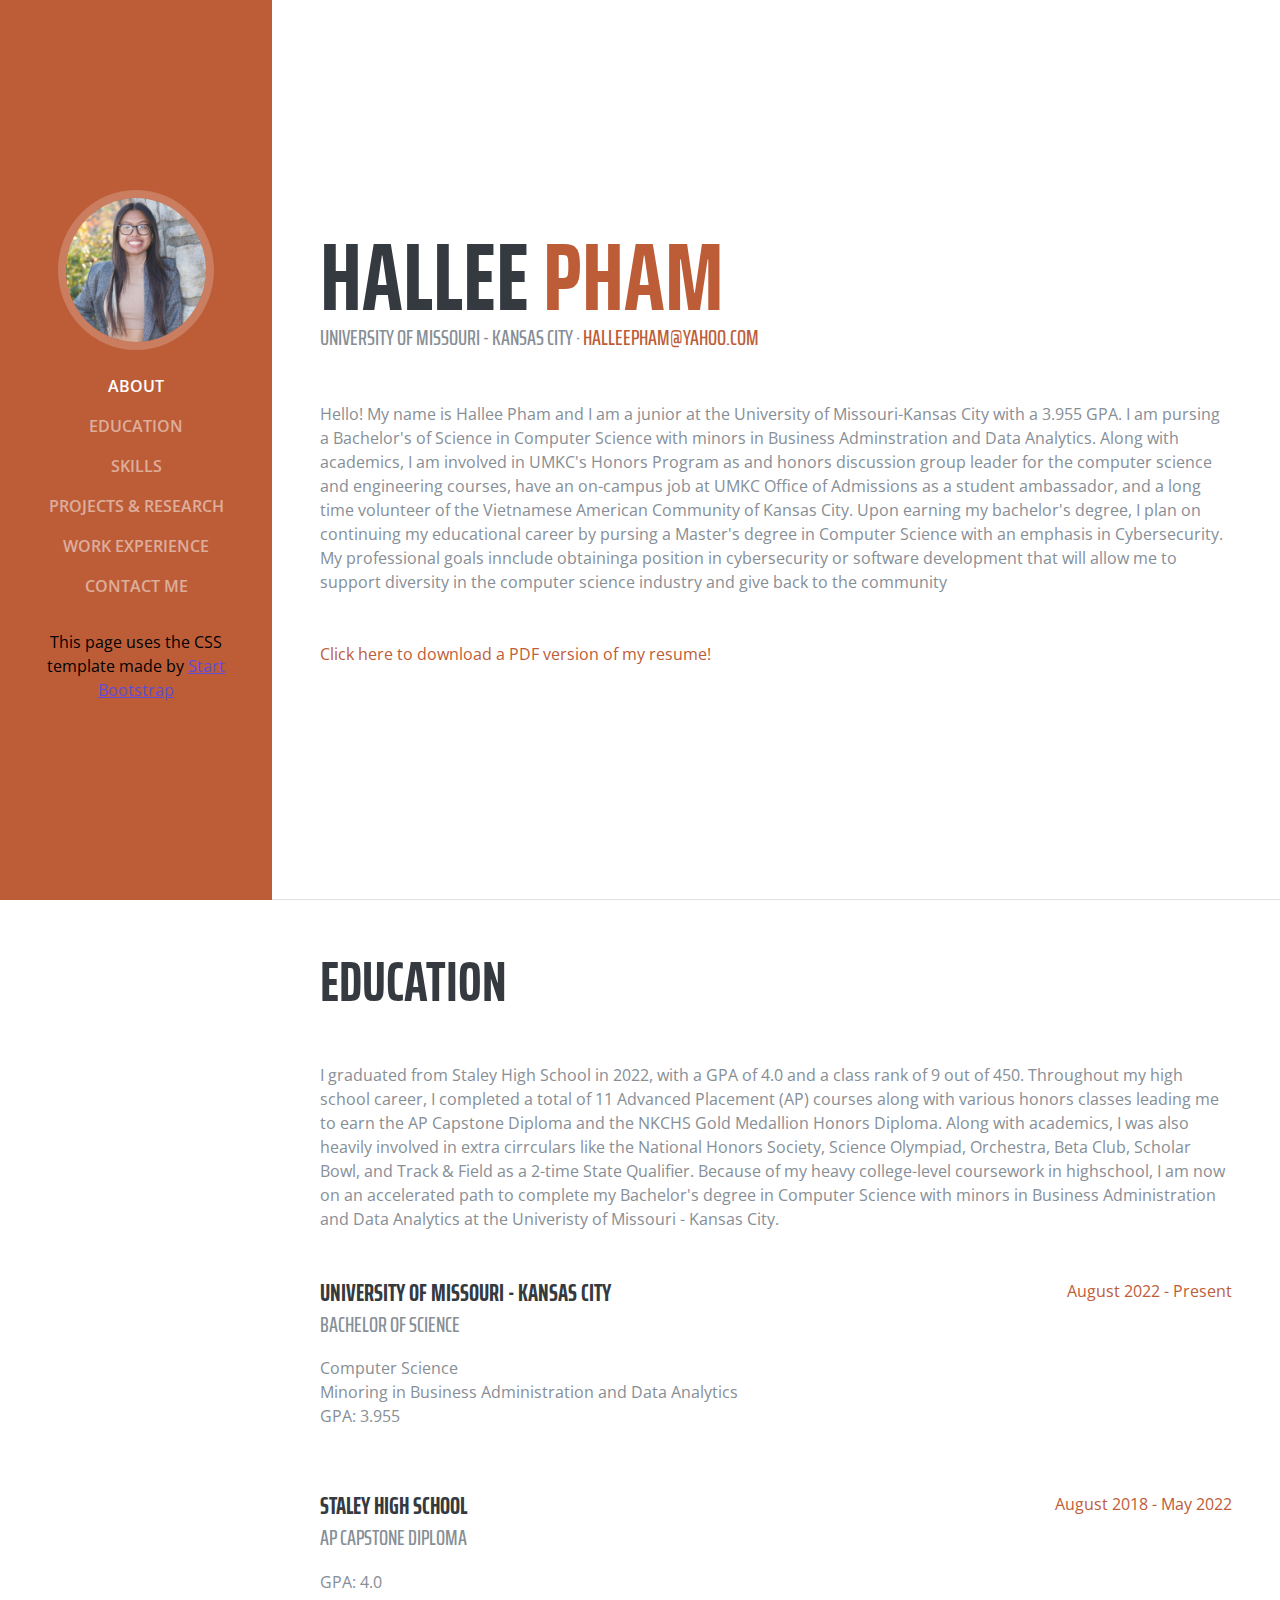
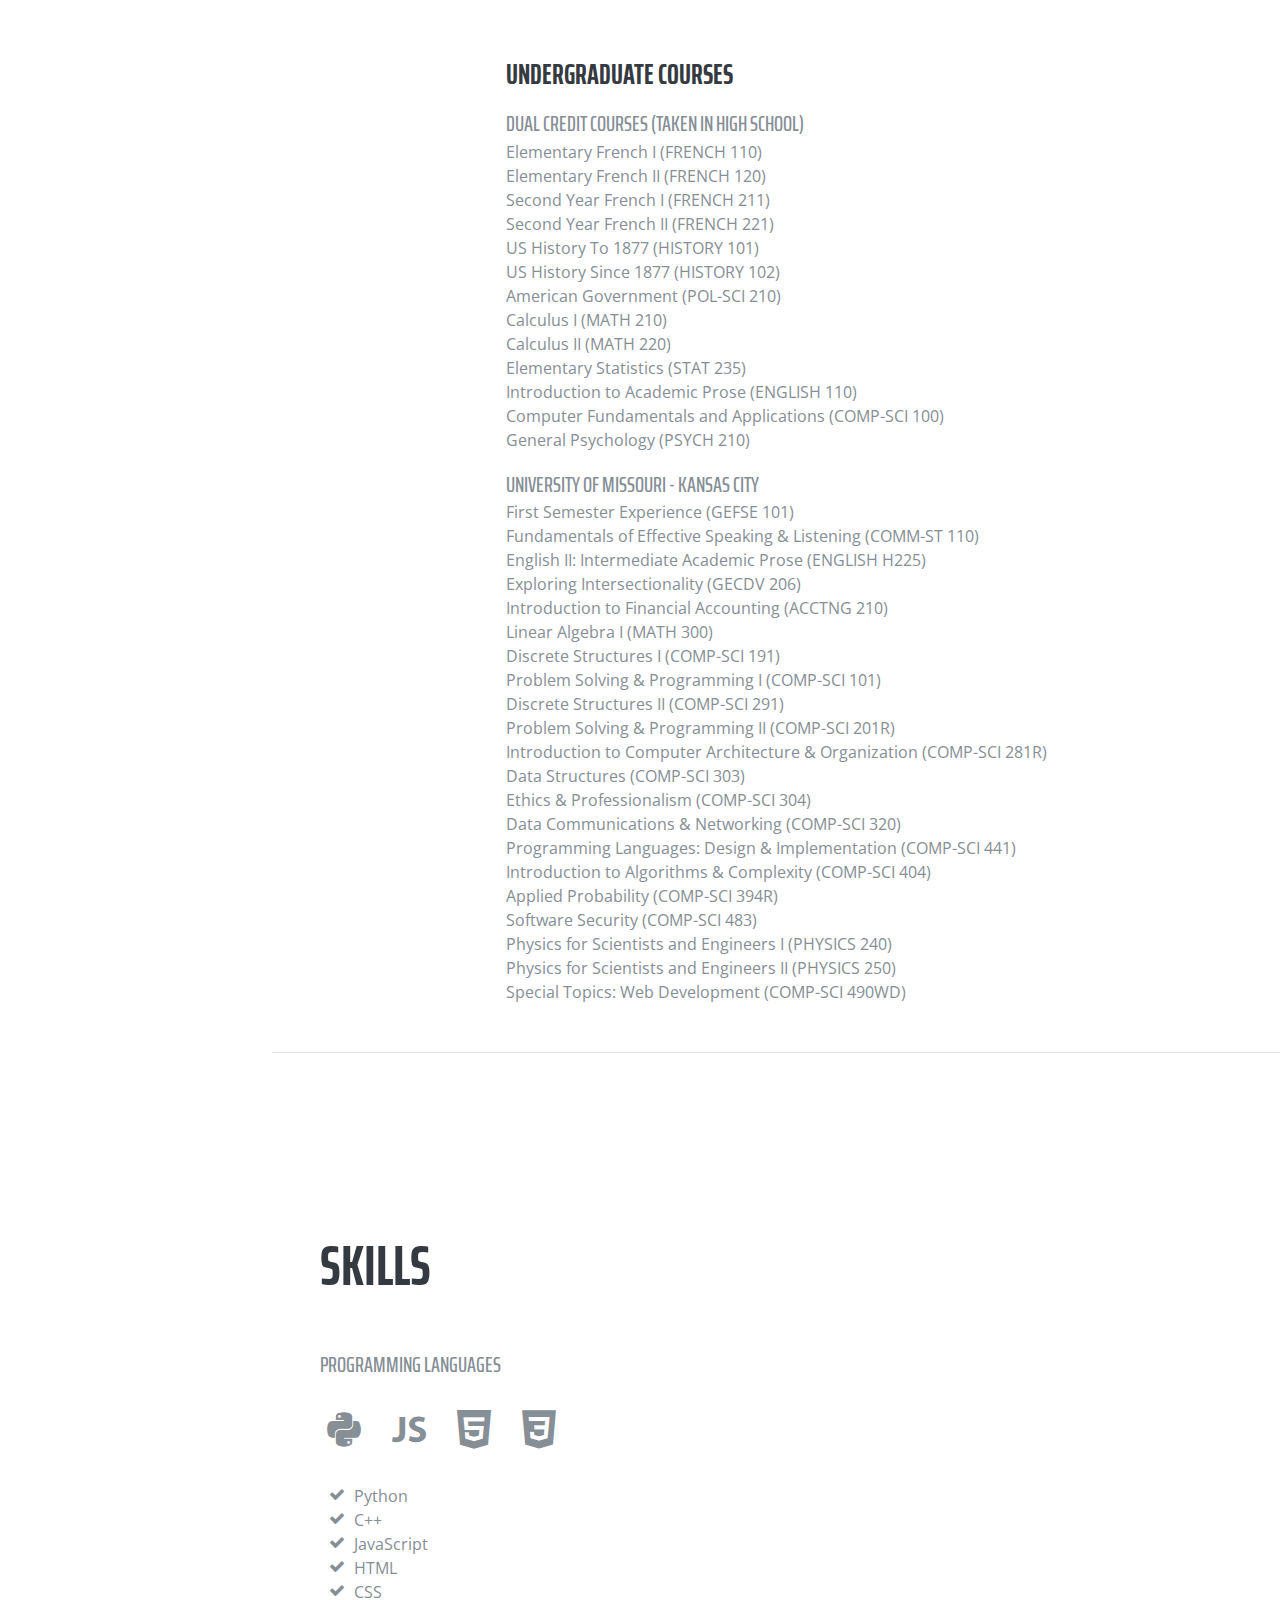
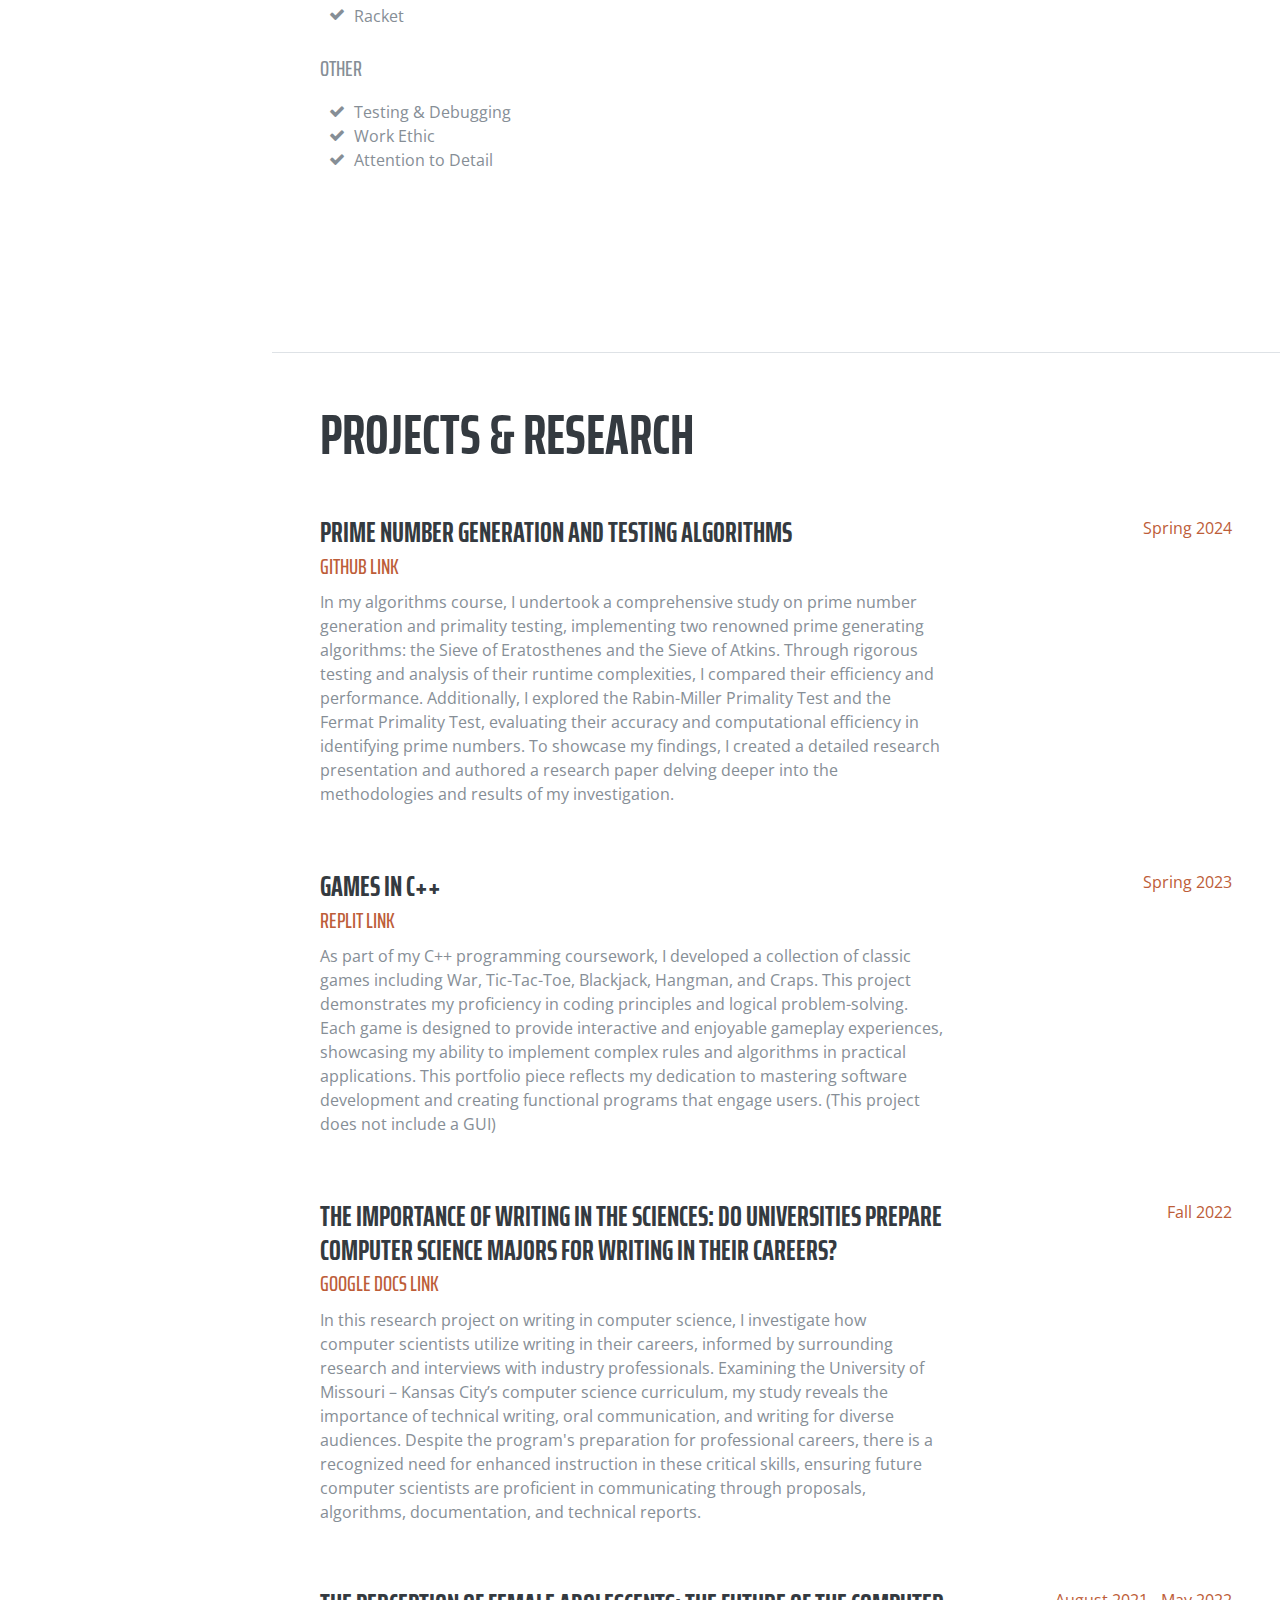
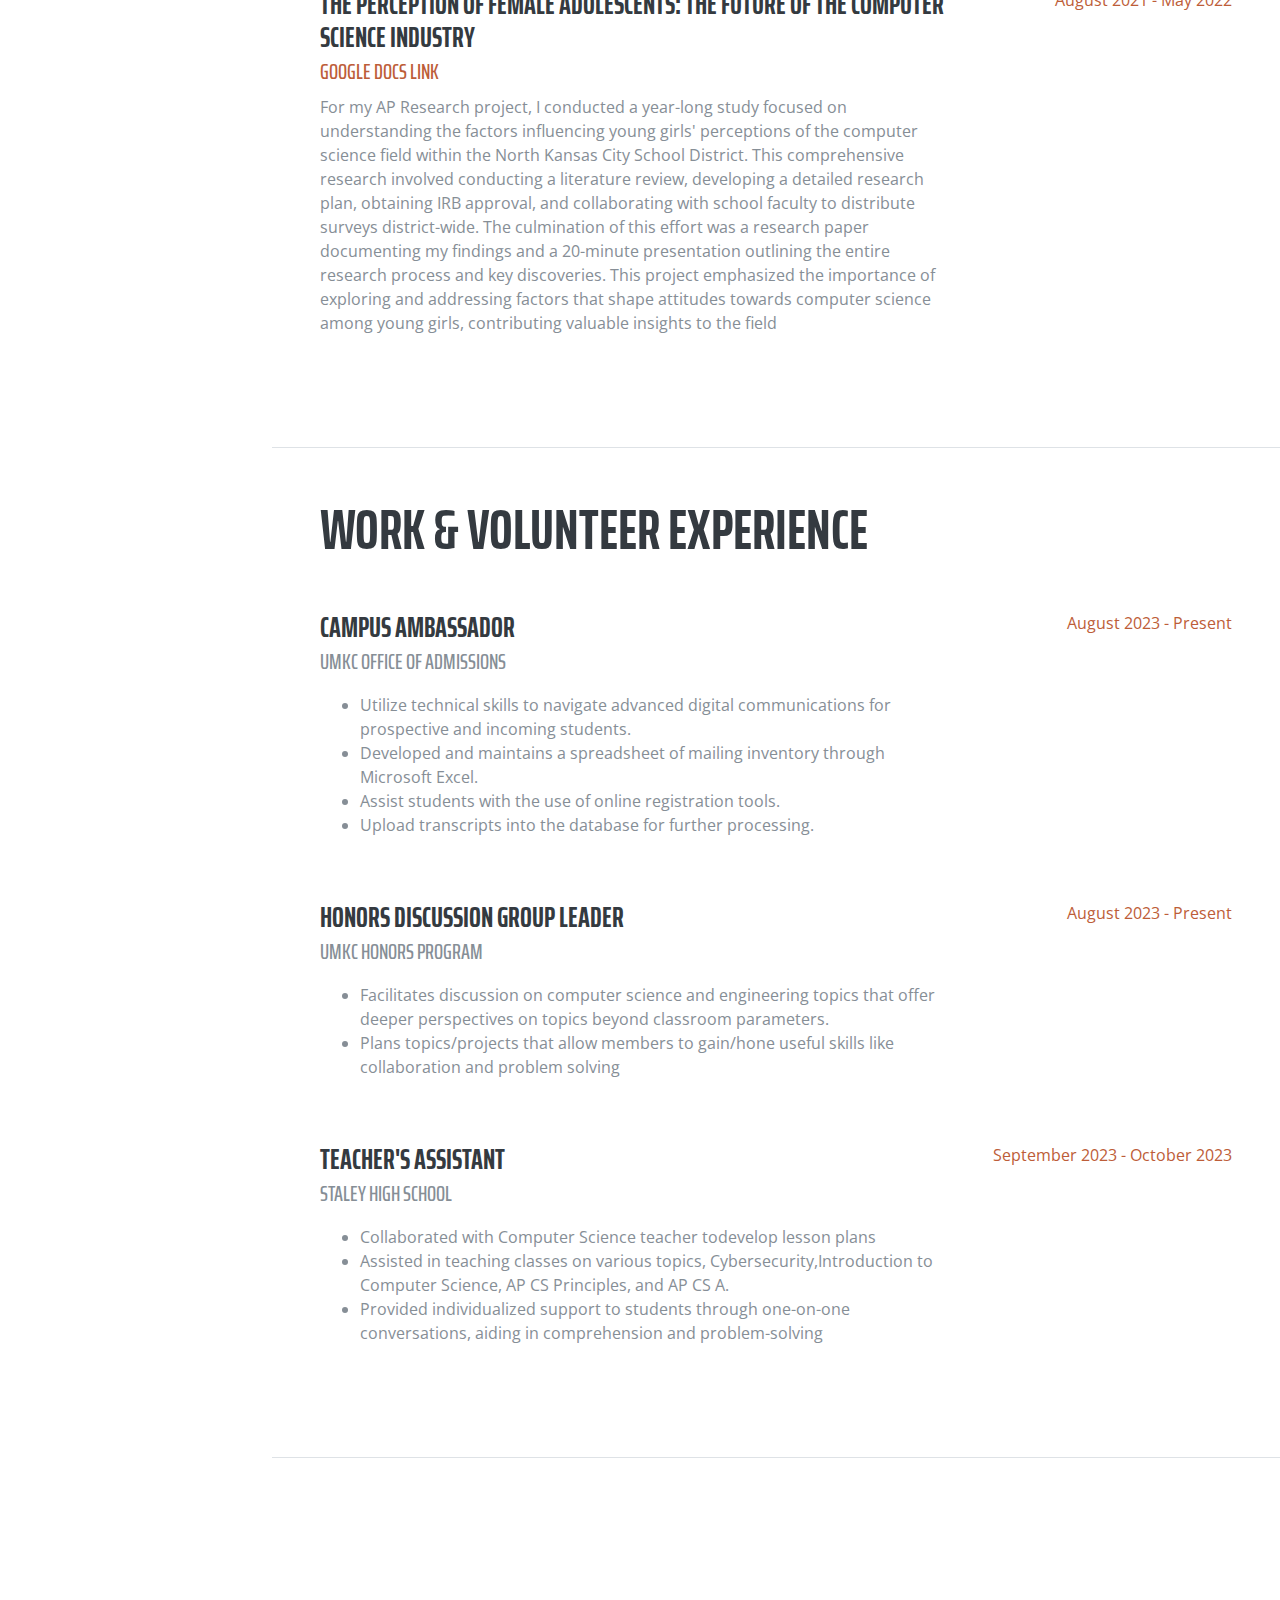
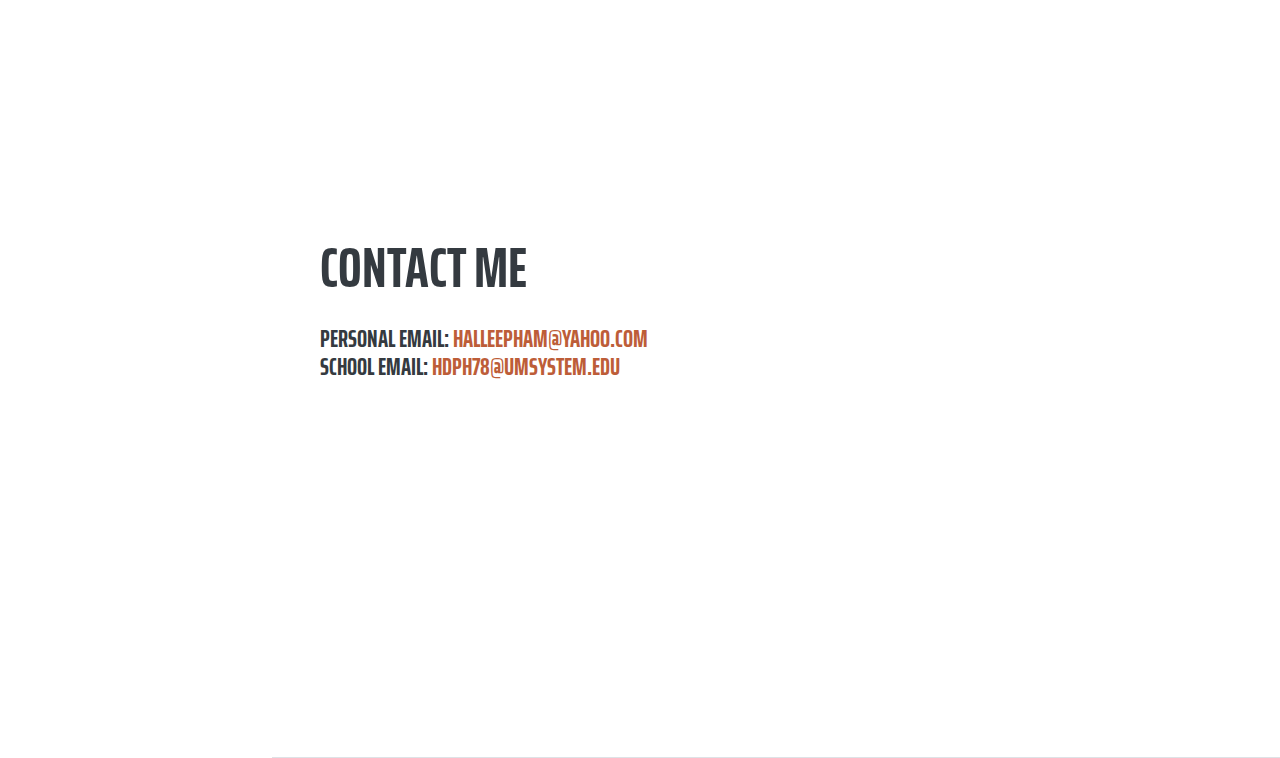
==== commit 0cbc23ea: "Add files via upload" ====
--- a/index.html
+++ b/index.html
@@ -70,14 +70,14 @@
           <h1 class="mb-0">Hallee
             <span class="text-primary">Pham</span>
           </h1>
-          <div class="subheading mb-5">University of Missouri - Kansas City · (816) 572-0250 ·
+          <div class="subheading mb-5">University of Missouri - Kansas City ·
             <a href="mailto:name@email.com">halleepham@yahoo.com</a>
           </div>
           <p class="mb-5">Hello! My name is Hallee Pham and I am a junior at the University of Missouri-Kansas City with a 3.955 GPA. I am pursing a Bachelor's of Science in Computer Science with minors in Business Adminstration and Data Analytics. Along with academics, I am involved in UMKC's Honors Program as and honors discussion group leader for the computer science and engineering courses, have an on-campus job at UMKC Office of Admissions as a student ambassador, and a long time volunteer of the Vietnamese American Community of Kansas City. Upon earning my bachelor's degree, I plan on continuing my educational career by pursing a Master's degree in Computer Science with an emphasis in Cybersecurity. My professional goals innclude obtaininga position in cybersecurity or software development that will allow me to support diversity in the computer science industry and give back to the community</p>
           <div>
             <a href="files/HalleePhamResume.pdf" target="_blank">Click here to download a PDF version of my resume!</a>
           </div>
-          <!-- 
+          <!---
           <ul class="list-inline list-social-icons mb-0">
             <li class="list-inline-item">
               <a href="#">
@@ -112,7 +112,7 @@
               </a>
             </li>
           </ul>
-        -->
+        --->
         </div>
       </section>
 
@@ -199,131 +199,186 @@
       <section class="resume-section p-3 p-lg-5 d-flex flex-column" id="skills">
         <div class="my-auto">
           <h2 class="mb-5">Skills</h2>
-          <!--
-          <div class="subheading mb-3">Programming Languages &amp; Tools</div>
+          <div class="subheading mb-3">Programming Languages</div>
           <ul class="list-inline list-icons">
             <li class="list-inline-item">
+              <i class="devicons devicons-python"></i>
+            </li>
+             <li class="list-inline-item">
+              <i class="devicons devicons-javascript"></i>
+            </li>
+            <li class="list-inline-item">
               <i class="devicons devicons-html5"></i>
             </li>
             <li class="list-inline-item">
               <i class="devicons devicons-css3"></i>
             </li>
-            <li class="list-inline-item">
-              <i class="devicons devicons-javascript"></i>
-            </li>
-            <li class="list-inline-item">
-              <i class="devicons devicons-jquery"></i>
-            </li>
-            <li class="list-inline-item">
-              <i class="devicons devicons-sass"></i>
-            </li>
-            <li class="list-inline-item">
-              <i class="devicons devicons-less"></i>
-            </li>
-            <li class="list-inline-item">
-              <i class="devicons devicons-bootstrap"></i>
-            </li>
-            <li class="list-inline-item">
-              <i class="devicons devicons-wordpress"></i>
-            </li>
-            <li class="list-inline-item">
-              <i class="devicons devicons-grunt"></i>
-            </li>
-            <li class="list-inline-item">
-              <i class="devicons devicons-gulp"></i>
-            </li>
-            <li class="list-inline-item">
-              <i class="devicons devicons-npm"></i>
-            </li>
           </ul>
-
-          <div class="subheading mb-3">Workflow</div>
           <ul class="fa-ul mb-0">
             <li>
               <i class="fa-li fa fa-check"></i>
-              Mobile-First, Responsive Design</li>
-            <li>
-              <i class="fa-li fa fa-check"></i>
-              Cross Browser Testing &amp; Debugging</li>
-            <li>
-              <i class="fa-li fa fa-check"></i>
-              Cross Functional Teams</li>
-            <li>
-              <i class="fa-li fa fa-check"></i>
-              Agile Development &amp; Scrum</li>
+              Python</li>
+            <li>
+              <i class="fa-li fa fa-check"></i>
+              C++</li>
+            <li>
+              <i class="fa-li fa fa-check"></i>
+              JavaScript</li>
+            <li>
+              <i class="fa-li fa fa-check"></i>
+              HTML</li>
+            <li>
+              <i class="fa-li fa fa-check"></i>
+              CSS</li>
+            <li>
+              <i class="fa-li fa fa-check"></i>
+              Racket</li>
+            <br>
           </ul>
-        -->
+          
+          <div class="subheading mb-3">Other</div>
+          <ul class="fa-ul mb-0">
+            <li>
+              <i class="fa-li fa fa-check"></i>
+              Testing &amp; Debugging</li>
+            <li>
+              <i class="fa-li fa fa-check"></i>
+              Work Ethic</li>
+            <li>
+              <i class="fa-li fa fa-check"></i>
+              Attention to Detail</li>
+          </ul>
         </div>
       </section>
 
       <section class="resume-section p-3 p-lg-5 d-flex flex-column" id="projects">
         <div class="my-auto">
           <h2 class="mb-5">Projects & Research</h2>
-          <!--
-          <p>Apart from being a web developer, I enjoy most of my time being outdoors. In the winter, I am an avid skiier and novice ice climber. During the warmer months here in Colorado, I enjoy mountain biking, free climbing, and kayaking.</p>
-          <p class="mb-0">When forced indoors, I follow a number of sci-fi and fantasy genre movies and television shows, I am an aspiring chef, and I spend a large amount of my free time exploring the latest technolgy advancements in the front-end web development world.</p>
-        -->
+        <div class="resume-item d-flex flex-column flex-md-row mb-5">
+          <div class="resume-content mr-auto">
+            <h3 class="mb-0">Prime Number Generation and Testing Algorithms</h3>
+            <div class="subheading mb-2"> <a href="https://github.com/halleepham/CS404-MiniProject" target="_blank">Github link</a></div>
+            <p>In my algorithms course, I undertook a comprehensive study on prime number generation and primality testing, implementing two renowned prime generating algorithms: the Sieve of Eratosthenes and the Sieve of Atkins. Through rigorous testing and analysis of their runtime complexities, I compared their efficiency and performance. Additionally, I explored the Rabin-Miller Primality Test and the Fermat Primality Test, evaluating their accuracy and computational efficiency in identifying prime numbers. To showcase my findings, I created a detailed research presentation and authored a research paper delving deeper into the methodologies and results of my investigation.</p>
+          </div>
+          <div class="resume-date text-md-right">
+            <span class="text-primary">Spring 2024</span>
+          </div>
+        </div>
+
+        <div class="resume-item d-flex flex-column flex-md-row mb-5">
+          <div class="resume-content mr-auto">
+            <h3 class="mb-0">Games in C++</h3>
+            <div class="subheading mb-2"><a href="https://replit.com/@halleepham/Program-4?v=1" target="_blank">Replit link</a></div>
+            <p>As part of my C++ programming coursework, I developed a collection of classic games including War, Tic-Tac-Toe, Blackjack, Hangman, and Craps. This project demonstrates my proficiency in coding principles and logical problem-solving. Each game is designed to provide interactive and enjoyable gameplay experiences, showcasing my ability to implement complex rules and algorithms in practical applications. This portfolio piece reflects my dedication to mastering software development and creating functional programs that engage users. (This project does not include a GUI)</p>
+          </div>
+          <div class="resume-date text-md-right">
+            <span class="text-primary">Spring 2023</span>
+          </div>
+        </div>
+
+        <div class="resume-item d-flex flex-column flex-md-row mb-5">
+          <div class="resume-content mr-auto">
+            <h3 class="mb-0">The Importance of Writing in the Sciences: Do Universities Prepare Computer Science Majors for Writing in Their Careers?</h3>
+            <div class="subheading mb-2"><a href="https://drive.google.com/file/d/1unE89I9EHNi8JbgsOFjfMGnyeKKjncVo/view?usp=sharing" target="_blank">Google Docs Link</a></div>
+            <p>In this research project on writing in computer science, I investigate how computer scientists utilize writing in their careers, informed by surrounding research and interviews with industry professionals. Examining the University of Missouri – Kansas City’s computer science curriculum, my study reveals the importance of technical writing, oral communication, and writing for diverse audiences. Despite the program's preparation for professional careers, there is a recognized need for enhanced instruction in these critical skills, ensuring future computer scientists are proficient in communicating through proposals, algorithms, documentation, and technical reports.</p>
+          </div>
+          <div class="resume-date text-md-right">
+            <span class="text-primary">Fall 2022</span>
+          </div>
+        </div>
+
+        <div class="resume-item d-flex flex-column flex-md-row mb-5">
+          <div class="resume-content mr-auto">
+            <h3 class="mb-0">The Perception of Female Adolescents: The Future of the Computer Science Industry</h3>
+            <div class="subheading mb-2"><a href="https://drive.google.com/file/d/1D5S1DKR0qeWiSNWrwSNJdYOzTkH5CFdY/view?usp=sharing" target="_blank">Google Docs Link</a></div>
+            <p>For my AP Research project, I conducted a year-long study focused on understanding the factors influencing young girls' perceptions of the computer science field within the North Kansas City School District. This comprehensive research involved conducting a literature review, developing a detailed research plan, obtaining IRB approval, and collaborating with school faculty to distribute surveys district-wide. The culmination of this effort was a research paper documenting my findings and a 20-minute presentation outlining the entire research process and key discoveries. This project emphasized the importance of exploring and addressing factors that shape attitudes towards computer science among young girls, contributing valuable insights to the field</p>
+          </div>
+          <div class="resume-date text-md-right">
+            <span class="text-primary">August 2021 - May 2022</span>
+          </div>
+        </div>
+
         </div>
       </section>
 
       <section class="resume-section p-3 p-lg-5 d-flex flex-column" id="experience">
         <div class="my-auto">
-          <h2 class="mb-5">Work Experience</h2>
-          <!--
+          <h2 class="mb-5">Work &amp; Volunteer Experience</h2>
+          
           <div class="resume-item d-flex flex-column flex-md-row mb-5">
             <div class="resume-content mr-auto">
-              <h3 class="mb-0">Senior Web Developer</h3>
-              <div class="subheading mb-3">Intelitec Solutions</div>
-              <p>Bring to the table win-win survival strategies to ensure proactive domination. At the end of the day, going forward, a new normal that has evolved from generation X is on the runway heading towards a streamlined cloud solution. User generated content in real-time will have multiple touchpoints for offshoring.</p>
+              <h3 class="mb-0">Campus Ambassador</h3>
+              <div class="subheading mb-3">UMKC Office of Admissions</div>
+              <p><ul>
+                <li>Utilize technical skills to navigate advanced digital communications for prospective and incoming students.</li>
+                <li>Developed and maintains a spreadsheet of mailing inventory through Microsoft Excel.</li>
+                <li>Assist students with the use of online registration tools.</li>
+                <li>Upload transcripts into the database for further processing.</li>
+                </ul></p>
             </div>
             <div class="resume-date text-md-right">
-              <span class="text-primary">March 2013 - Present</span>
+              <span class="text-primary">August 2023 - Present</span>
             </div>
           </div>
 
           <div class="resume-item d-flex flex-column flex-md-row mb-5">
             <div class="resume-content mr-auto">
-              <h3 class="mb-0">Web Developer</h3>
-              <div class="subheading mb-3">Intelitec Solutions</div>
-              <p>Capitalize on low hanging fruit to identify a ballpark value added activity to beta test. Override the digital divide with additional clickthroughs from DevOps. Nanotechnology immersion along the information highway will close the loop on focusing solely on the bottom line.</p>
+              <h3 class="mb-0">Honors Discussion Group Leader</h3>
+              <div class="subheading mb-3">UMKC Honors Program</div>
+              <p><ul>
+                <li>Facilitates discussion on computer science and engineering topics that offer deeper perspectives on topics beyond classroom parameters.</li>
+                <li>Plans topics/projects that allow members to gain/hone useful skills like collaboration and problem solving</li>
+                </ul></p>
             </div>
             <div class="resume-date text-md-right">
-              <span class="text-primary">December 2011 - March 2013</span>
+              <span class="text-primary">August 2023 - Present</span>
             </div>
           </div>
 
           <div class="resume-item d-flex flex-column flex-md-row mb-5">
             <div class="resume-content mr-auto">
-              <h3 class="mb-0">Junior Web Designer</h3>
-              <div class="subheading mb-3">Shout! Media Productions</div>
-              <p>Podcasting operational change management inside of workflows to establish a framework. Taking seamless key performance indicators offline to maximise the long tail. Keeping your eye on the ball while performing a deep dive on the start-up mentality to derive convergence on cross-platform integration.</p>
+              <h3 class="mb-0">Teacher's Assistant</h3>
+              <div class="subheading mb-3">Staley High School</div>
+              <p><ul>
+                <li>Collaborated with Computer Science teacher todevelop lesson plans</li>
+                <li>Assisted in teaching classes on various topics, Cybersecurity,Introduction to Computer Science, AP CS Principles, and AP CS A.</li>
+                <li>Provided individualized support to students through one-on-one conversations, aiding in comprehension and problem-solving</li>
+                </ul></p>
             </div>
             <div class="resume-date text-md-right">
-              <span class="text-primary">July 2010 - December 2011</span>
-            </div>
-          </div>
-
-          <div class="resume-item d-flex flex-column flex-md-row">
-            <div class="resume-content mr-auto">
-              <h3 class="mb-0">Web Design Intern</h3>
-              <div class="subheading mb-3">Shout! Media Productions</div>
-              <p>Collaboratively administrate empowered markets via plug-and-play networks. Dynamically procrastinate B2C users after installed base benefits. Dramatically visualize customer directed convergence without revolutionary ROI.</p>
-            </div>
-            <div class="resume-date text-md-right">
-              <span class="text-primary">September 2008 - June 2010</span>
-            </div>
-          </div>
-        -->
-        </div>
-      </section>
-
-      
-      
+              <span class="text-primary">September 2023 - October 2023</span>
+            </div>
+          </div>
+        </div>
+      </section>
+
 
       <section class="resume-section p-3 p-lg-5 d-flex flex-column" id="contact">
         <div class="my-auto">
-          <h2 class="mb-5">Contact Me</h2>
-          <!--
+          <h2 class="mb-4">Contact Me</h2>
+          <h4 class="mb-0">Personal Email: <a href="mailto:name@email.com">halleepham@yahoo.com</a></h4>
+          <h4 class="mb-0">School Email: <a href="mailto:name@email.com">hdph78@umsystem.edu</a></h4>
+        </div>
+      </section>
+
+    </div>
+
+    <!-- Bootstrap core JavaScript -->
+    <script src="vendor/jquery/jquery.min.js"></script>
+    <script src="vendor/bootstrap/js/bootstrap.bundle.min.js"></script>
+
+    <!-- Plugin JavaScript -->
+    <script src="vendor/jquery-easing/jquery.easing.min.js"></script>
+
+    <!-- Custom scripts for this template -->
+    <script src="js/resume.min.js"></script>
+
+  </body>
+
+</html>
+
+<!--
+          Certifications & Awards
           <ul class="fa-ul mb-0">
             <li>
               <i class="fa-li fa fa-trophy text-warning"></i>
@@ -353,22 +408,4 @@
               3<sup>rd</sup>
               Place - James Buchanan High School - Hackathon 2005</li>
           </ul>
-        -->
-        </div>
-      </section>
-
-    </div>
-
-    <!-- Bootstrap core JavaScript -->
-    <script src="vendor/jquery/jquery.min.js"></script>
-    <script src="vendor/bootstrap/js/bootstrap.bundle.min.js"></script>
-
-    <!-- Plugin JavaScript -->
-    <script src="vendor/jquery-easing/jquery.easing.min.js"></script>
-
-    <!-- Custom scripts for this template -->
-    <script src="js/resume.min.js"></script>
-
-  </body>
-
-</html>
+        -->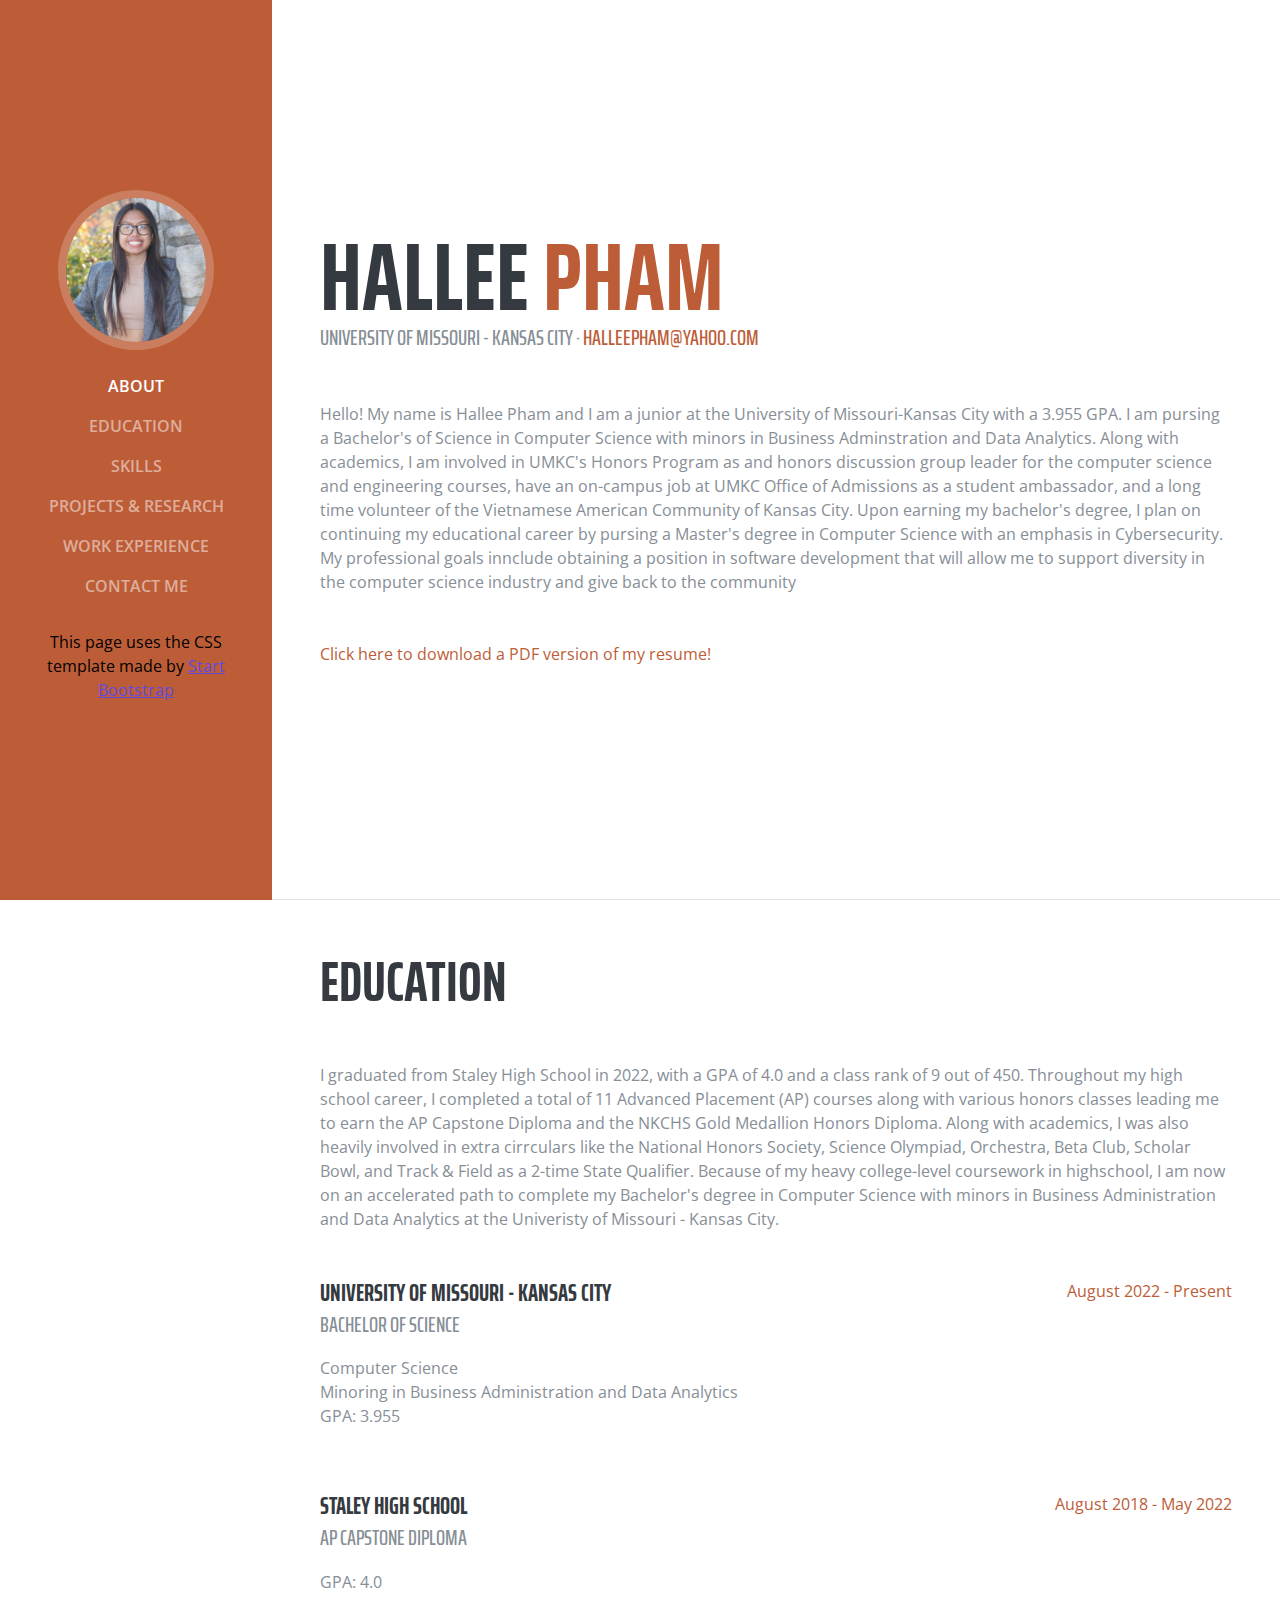
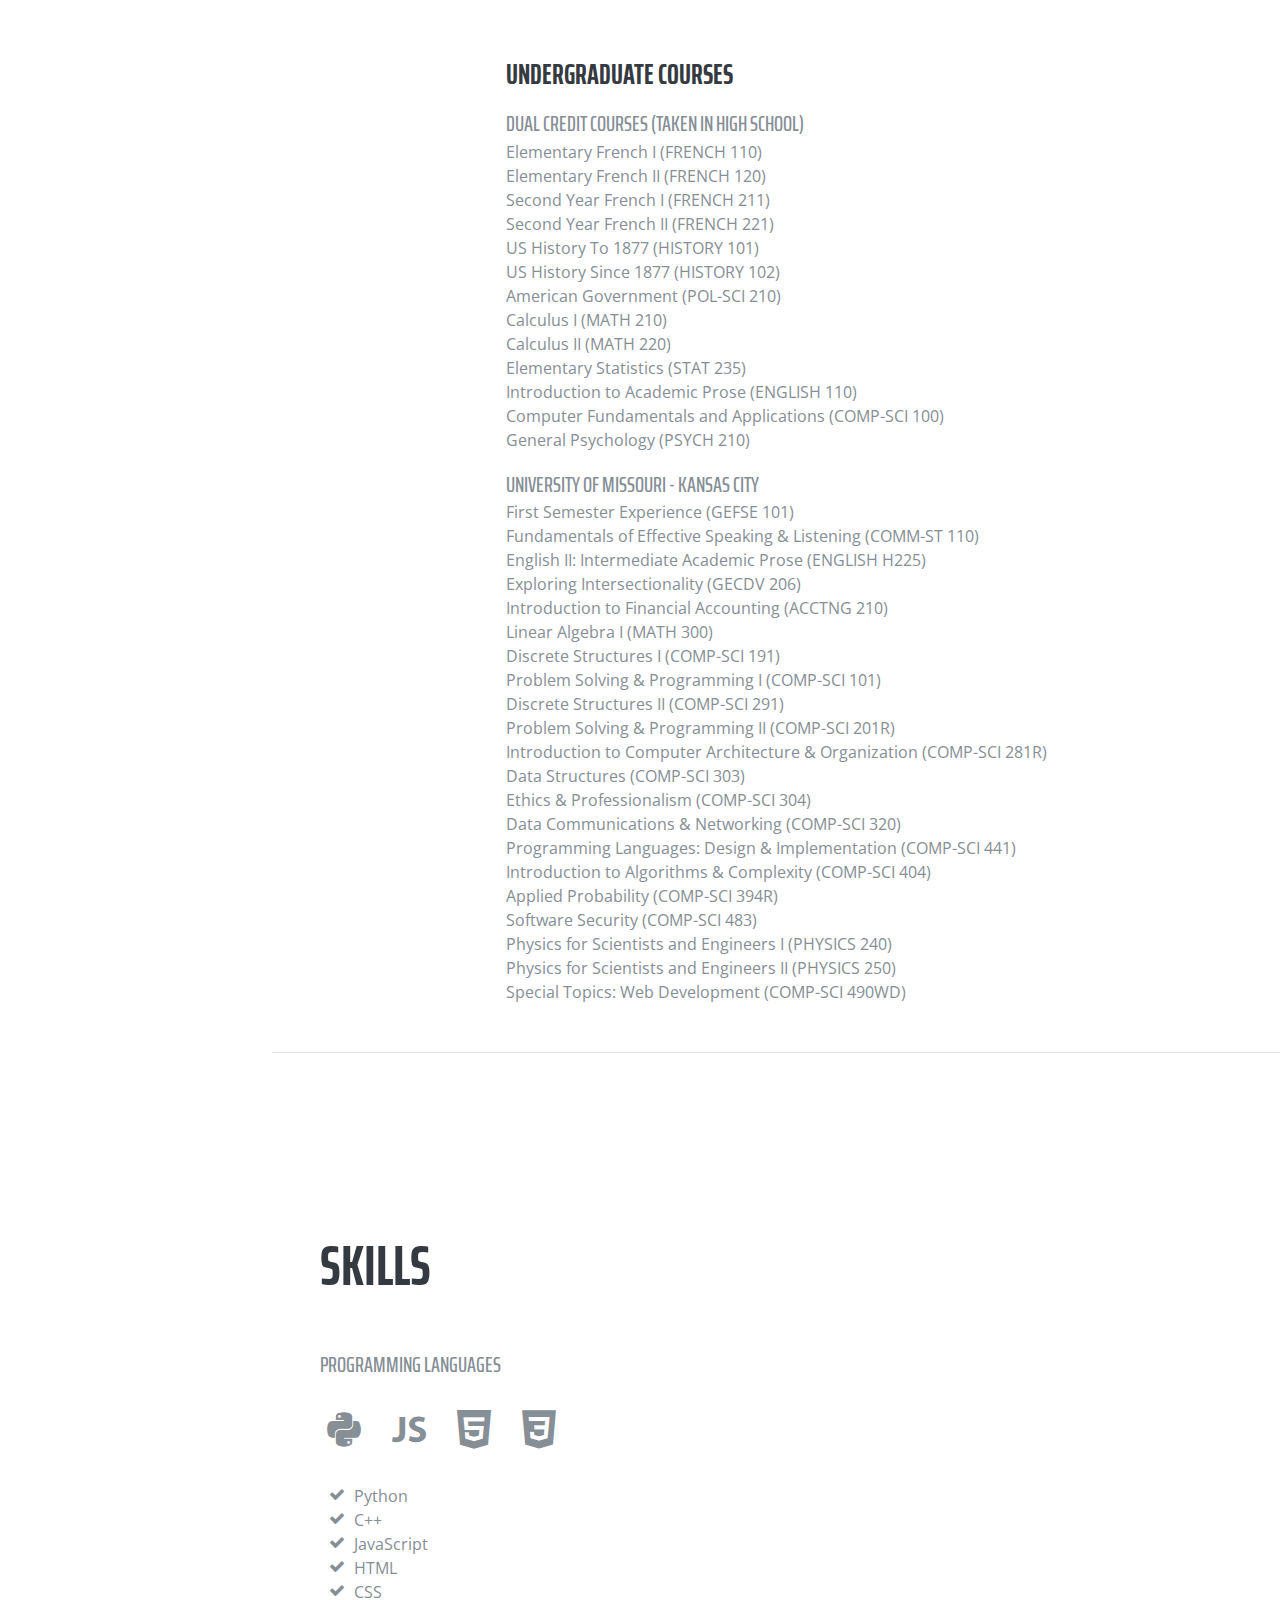
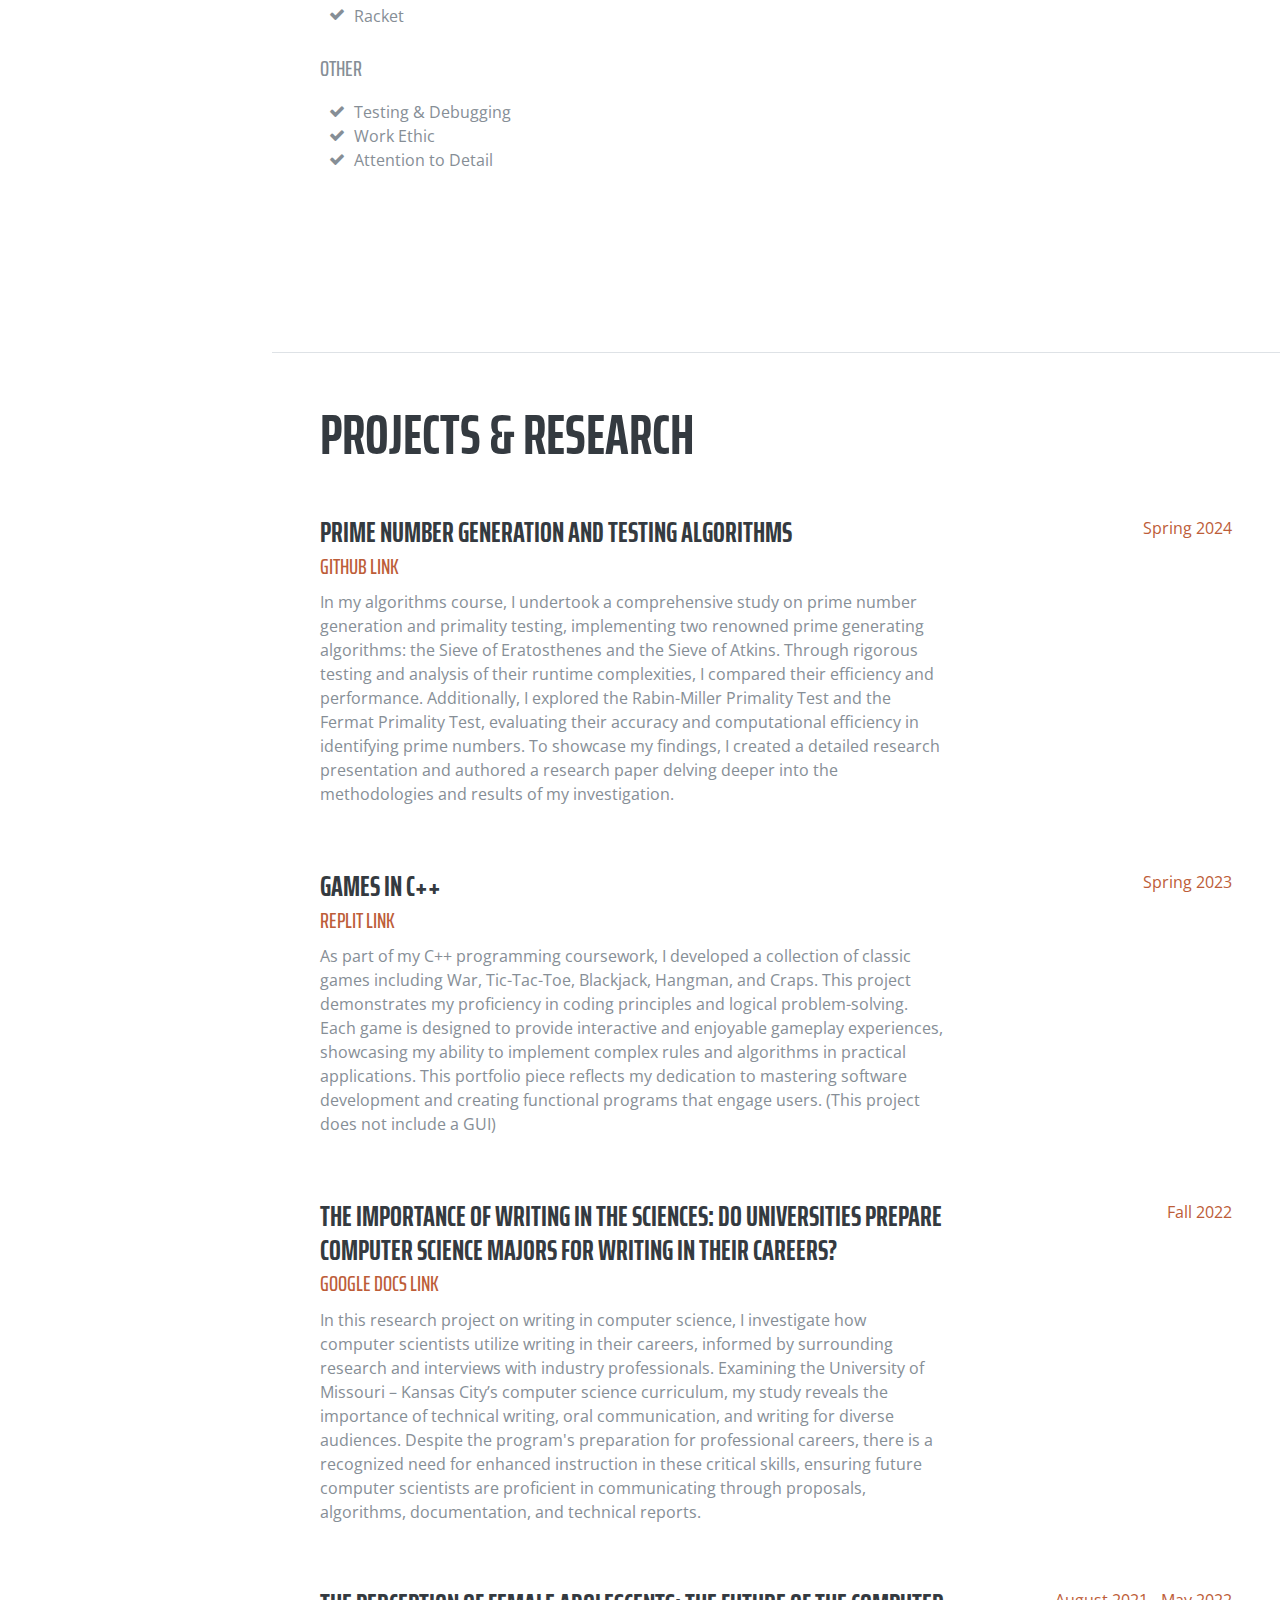
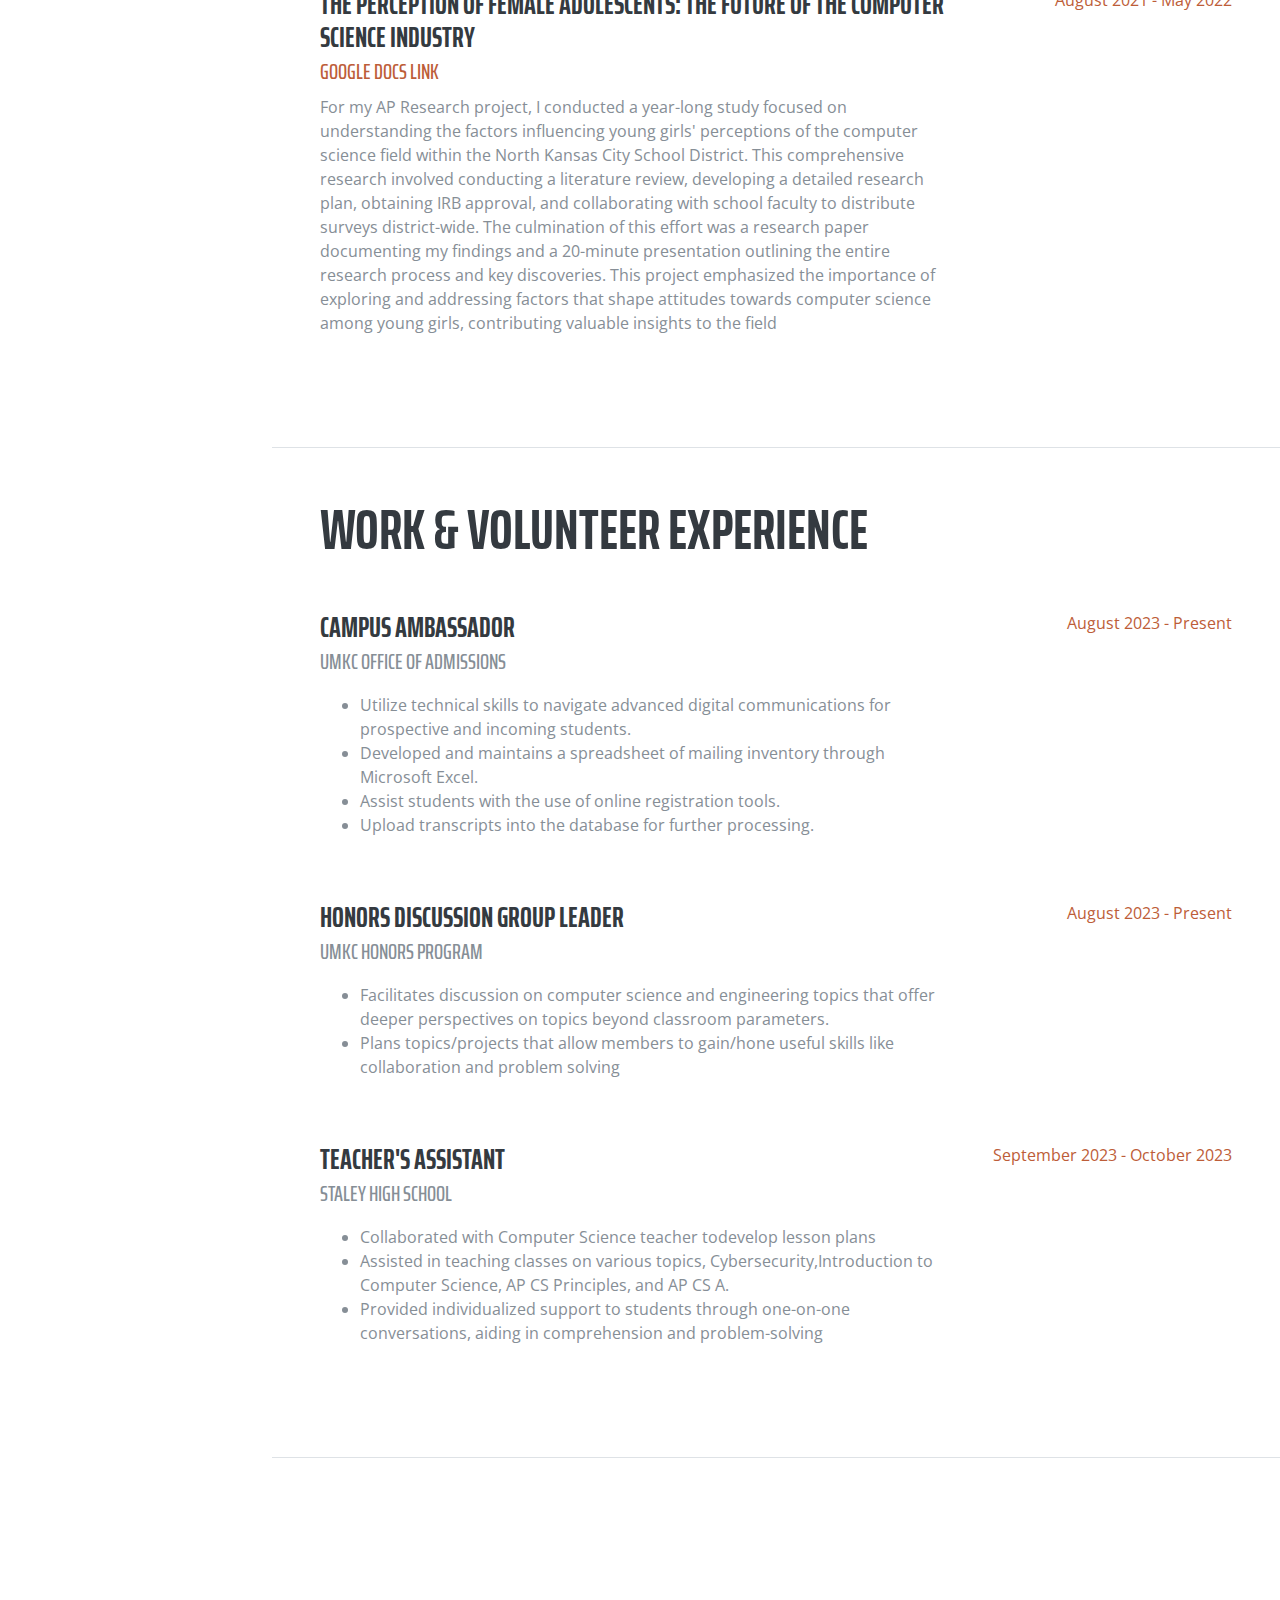
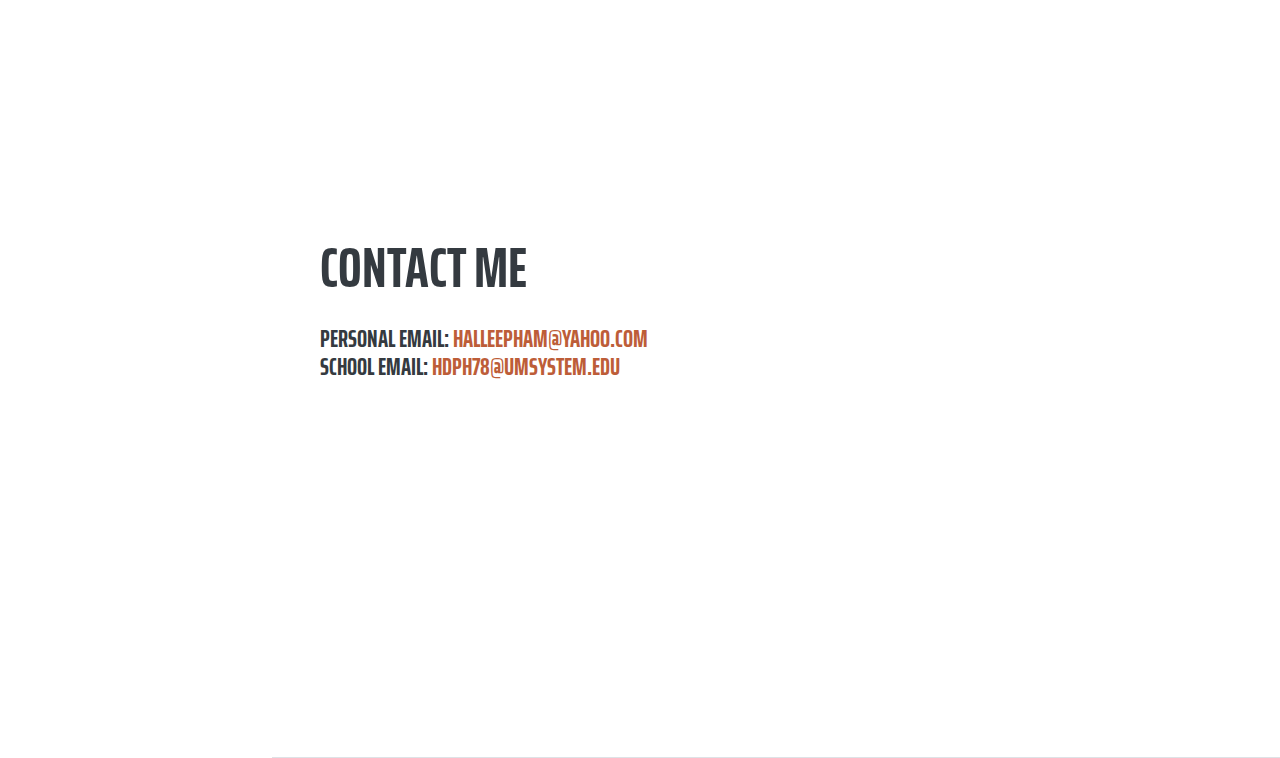
==== commit d2f78bf1: "Update index.html" ====
--- a/index.html
+++ b/index.html
@@ -73,7 +73,7 @@
           <div class="subheading mb-5">University of Missouri - Kansas City ·
             <a href="mailto:name@email.com">halleepham@yahoo.com</a>
           </div>
-          <p class="mb-5">Hello! My name is Hallee Pham and I am a junior at the University of Missouri-Kansas City with a 3.955 GPA. I am pursing a Bachelor's of Science in Computer Science with minors in Business Adminstration and Data Analytics. Along with academics, I am involved in UMKC's Honors Program as and honors discussion group leader for the computer science and engineering courses, have an on-campus job at UMKC Office of Admissions as a student ambassador, and a long time volunteer of the Vietnamese American Community of Kansas City. Upon earning my bachelor's degree, I plan on continuing my educational career by pursing a Master's degree in Computer Science with an emphasis in Cybersecurity. My professional goals innclude obtaininga position in cybersecurity or software development that will allow me to support diversity in the computer science industry and give back to the community</p>
+          <p class="mb-5">Hello! My name is Hallee Pham and I am a junior at the University of Missouri-Kansas City with a 3.955 GPA. I am pursing a Bachelor's of Science in Computer Science with minors in Business Adminstration and Data Analytics. Along with academics, I am involved in UMKC's Honors Program as and honors discussion group leader for the computer science and engineering courses, have an on-campus job at UMKC Office of Admissions as a student ambassador, and a long time volunteer of the Vietnamese American Community of Kansas City. Upon earning my bachelor's degree, I plan on continuing my educational career by pursing a Master's degree in Computer Science with an emphasis in Cybersecurity. My professional goals innclude obtaining a position in software development that will allow me to support diversity in the computer science industry and give back to the community</p>
           <div>
             <a href="files/HalleePhamResume.pdf" target="_blank">Click here to download a PDF version of my resume!</a>
           </div>
@@ -376,36 +376,3 @@
   </body>
 
 </html>
-
-<!--
-          Certifications & Awards
-          <ul class="fa-ul mb-0">
-            <li>
-              <i class="fa-li fa fa-trophy text-warning"></i>
-              Google Analytics Certified Developer</li>
-            <li>
-              <i class="fa-li fa fa-trophy text-warning"></i>
-              Mobile Web Specialist - Google Certification</li>
-            <li>
-              <i class="fa-li fa fa-trophy text-warning"></i>
-              1<sup>st</sup>
-              Place - University of Colorado Boulder - Emerging Tech Competition 2009</li>
-            <li>
-              <i class="fa-li fa fa-trophy text-warning"></i>
-              1<sup>st</sup>
-              Place - University of Colorado Boulder - Adobe Creative Jam 2008 (UI Design Category)</li>
-            <li>
-              <i class="fa-li fa fa-trophy text-warning"></i>
-              2<sup>nd</sup>
-              Place - University of Colorado Boulder - Emerging Tech Competition 2008</li>
-            <li>
-            <li>
-              <i class="fa-li fa fa-trophy text-warning"></i>
-              1<sup>st</sup>
-              Place - James Buchanan High School - Hackathon 2006</li>
-            <li>
-              <i class="fa-li fa fa-trophy text-warning"></i>
-              3<sup>rd</sup>
-              Place - James Buchanan High School - Hackathon 2005</li>
-          </ul>
-        -->